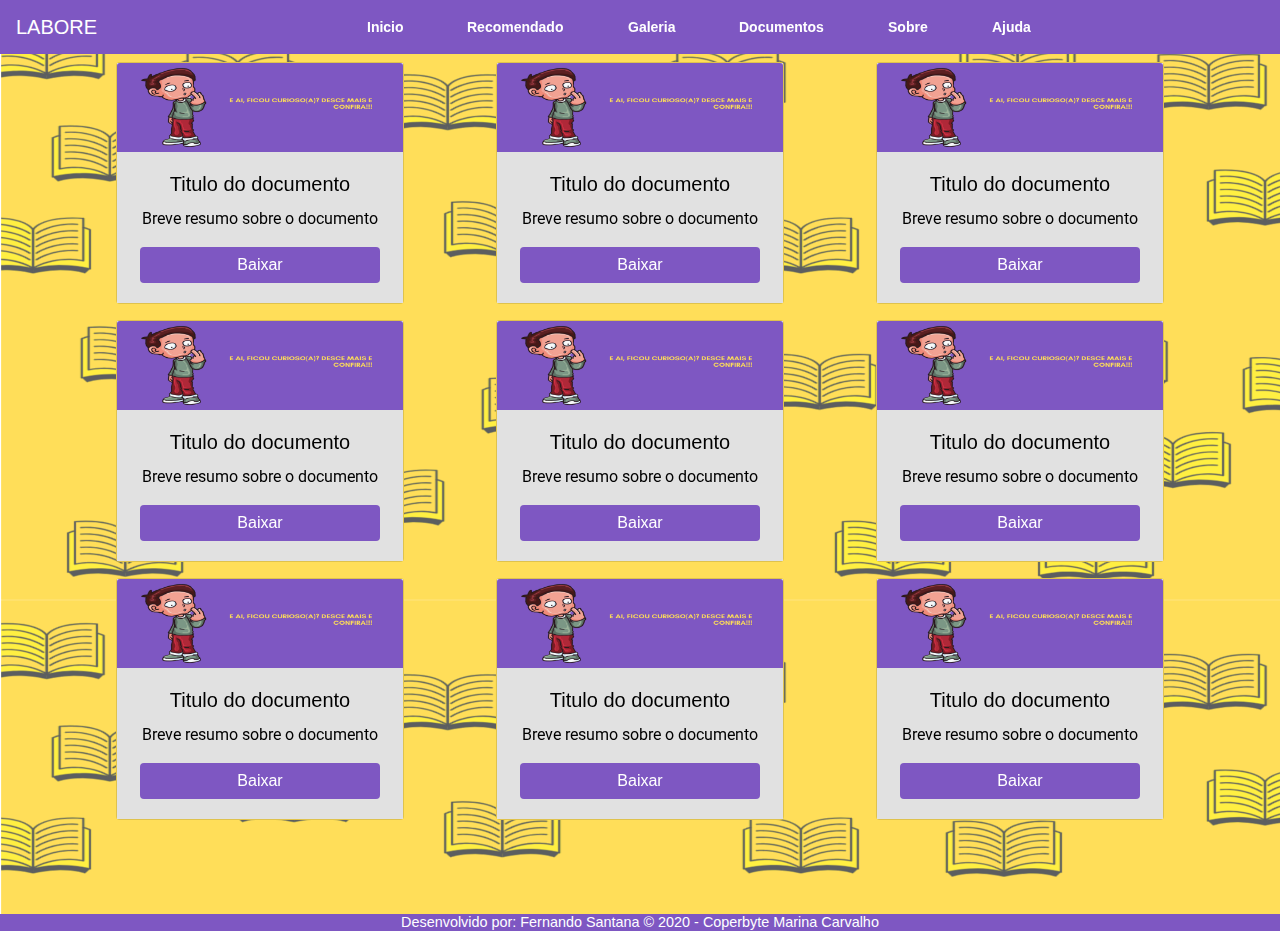
==== documentos.html @ 56191b6a "Primeira versão da plataforma" ====
<!doctype html>
<html lang="pt-br">
  <head>
    <!-- Required meta tags -->
    <meta charset="utf-8">
    <meta name="viewport" content="width=device-width, initial-scale=1, shrink-to-fit=no">

    <!-- Bootstrap CSS -->
   
    <link rel="stylesheet" href="https://stackpath.bootstrapcdn.com/bootstrap/4.4.1/css/bootstrap.min.css" integrity="sha384-Vkoo8x4CGsO3+Hhxv8T/Q5PaXtkKtu6ug5TOeNV6gBiFeWPGFN9MuhOf23Q9Ifjh" crossorigin="anonymous">
     <link rel="stylesheet" type="text/css" href="Hover-master/css/demo-page.css"> 
   <link rel="stylesheet" type="text/css" href="Hover-master/css/hover.css">
  <link rel="stylesheet" type="text/css" href="css/style.css">
    <title>LABORE</title>
  </head>
  <body style="background: url(img/fundo_documentos02.png) !important;">
   <!-- menu superior -->
   <nav class="navbar navbar-expand-lg navbar-dark bg-info" style="background: #7e57c2 !important;">
    <button class="navbar-toggler" type="button" data-toggle="collapse" data-target="#navbarTogglerDemo03" aria-controls="navbarTogglerDemo03" aria-expanded="false" aria-label="Toggle navigation">
      <span class="navbar-toggler-icon"></span>
    </button>
    <a class="navbar-brand" href="#">LABORE</a>
  
    <div class="collapse navbar-collapse " id="navbarTogglerDemo03">
      <ul class="navbar-nav mr-auto mt-2 mt-lg-0" style="margin: auto!important; text-align: center;">
        <li class="nav-item active">
          <a class="nav-link hvr-underline-from-left " href="index.html">Inicio<span class="sr-only">(current)</span></a>
         
        </li>
        <li class="nav-item active">
            <a class="nav-link hvr-underline-from-left" href="#recomendado">Recomendado<span class="sr-only">(current)</span></a>
          </li>
          <li class="nav-item active">
            <a class="nav-link hvr-underline-from-left" href="#galeria">Galeria<span class="sr-only">(current)</span></a>
          </li>
          <li class="nav-item active">
            <a class="nav-link hvr-underline-from-left" href="#documentos">Documentos<span class="sr-only">(current)</span></a>
          </li>
          <li class="nav-item active">
            <a class="nav-link hvr-underline-from-left" href="#sobre">Sobre<span class="sr-only">(current)</span></a>
          </li>
          <li class="nav-item active">
            <a class="nav-link hvr-underline-from-left" href="#ajuda">Ajuda<span class="sr-only">(current)</span></a>
          </li>
      </ul>
    </div>
  </nav>

      <div class="fundoCards">
        <div class="container cartoes">
          <div class="row">
            <div class="col-sm-4 md-4 lg-4" align="center";>
              <div class="card hvr-shutter-in-horizontal" style="width: 18rem;">
                  <img class="card-img-top" src="img/img03.png" alt="Card image cap">
                  <div class="card-body">
                    <h5 class="card-title">Titulo do documento</h5>
                    <p class="card-text">Breve resumo sobre o documento</p>
                    <a href="#" class="btn btn-primary">Baixar</a>
                  </div>
                </div>
            </div>
            <div class="col-sm-4 md-4 lg-4" align="center";>
              <div class="card hvr-shutter-in-horizontal" style="width: 18rem;">
                  <img class="card-img-top" src="img/img03.png" alt="Card image cap">
                  <div class="card-body">
                    <h5 class="card-title">Titulo do documento</h5>
                    <p class="card-text">Breve resumo sobre o documento</p>
                    <a href="#" class="btn btn-primary">Baixar</a>
                  </div>
                </div>
            </div>
            <div class="col-sm-4 md-4 lg-4" align="center";>
              <div class="card hvr-shutter-in-horizontal" style="width: 18rem;">
                  <img class="card-img-top" src="img/img03.png" alt="Card image cap">
                  <div class="card-body">
                    <h5 class="card-title">Titulo do documento</h5>
                    <p class="card-text">Breve resumo sobre o documento</p>
                    <a href="#" class="btn btn-primary">Baixar</a>
                  </div>
                </div>
            </div>
          </div>
        </div>
      </div>



      <div class="fundoCards">
        <div class="container cartoes">
          <div class="row">
            <div class="col-sm-4 md-4 lg-4" align="center";>
              <div class="card hvr-shutter-in-horizontal" style="width: 18rem;">
                  <img class="card-img-top" src="img/img03.png" alt="Card image cap">
                  <div class="card-body">
                    <h5 class="card-title">Titulo do documento</h5>
                    <p class="card-text">Breve resumo sobre o documento</p>
                    <a href="#" class="btn btn-primary">Baixar</a>
                  </div>
                </div>
            </div>
            <div class="col-sm-4 md-4 lg-4" align="center";>
              <div class="card hvr-shutter-in-horizontal" style="width: 18rem;">
                  <img class="card-img-top" src="img/img03.png" alt="Card image cap">
                  <div class="card-body">
                    <h5 class="card-title">Titulo do documento</h5>
                    <p class="card-text">Breve resumo sobre o documento</p>
                    <a href="#" class="btn btn-primary">Baixar</a>
                  </div>
                </div>
            </div>
            <div class="col-sm-4 md-4 lg-4" align="center";>
              <div class="card hvr-shutter-in-horizontal" style="width: 18rem;">
                  <img class="card-img-top" src="img/img03.png" alt="Card image cap">
                  <div class="card-body">
                    <h5 class="card-title">Titulo do documento</h5>
                    <p class="card-text">Breve resumo sobre o documento</p>
                    <a href="#" class="btn btn-primary">Baixar</a>
                  </div>
                </div>
            </div>
          </div>
        </div>
      </div>




      <div class="fundoCards">
        <div class="container cartoes">
          <div class="row">
            <div class="col-sm-4 md-4 lg-4" align="center";>
              <div class="card hvr-shutter-in-horizontal" style="width: 18rem;">
                  <img class="card-img-top" src="img/img03.png" alt="Card image cap">
                  <div class="card-body">
                    <h5 class="card-title">Titulo do documento</h5>
                    <p class="card-text">Breve resumo sobre o documento</p>
                    <a href="#" class="btn btn-primary">Baixar</a>
                  </div>
                </div>
            </div>
            <div class="col-sm-4 md-4 lg-4" align="center";>
              <div class="card hvr-shutter-in-horizontal" style="width: 18rem;">
                  <img class="card-img-top" src="img/img03.png" alt="Card image cap">
                  <div class="card-body">
                    <h5 class="card-title">Titulo do documento</h5>
                    <p class="card-text">Breve resumo sobre o documento</p>
                    <a href="#" class="btn btn-primary">Baixar</a>
                  </div>
                </div>
            </div>
            <div class="col-sm-4 md-4 lg-4" align="center";>
              <div class="card hvr-shutter-in-horizontal" style="width: 18rem;">
                  <img class="card-img-top" src="img/img03.png" alt="Card image cap">
                  <div class="card-body">
                    <h5 class="card-title">Titulo do documento</h5>
                    <p class="card-text">Breve resumo sobre o documento</p>
                    <a href="#" class="btn btn-primary">Baixar</a>
                  </div>
                </div>
            </div>
          </div>
        </div>
      </div>

      <footer>
        <h6 class="footer">Desenvolvido por: Fernando Santana © 2020 - Coperbyte Marina Carvalho</h6>
      </footer>
      <script src="https://code.jquery.com/jquery-3.4.1.slim.min.js" integrity="sha384-J6qa4849blE2+poT4WnyKhv5vZF5SrPo0iEjwBvKU7imGFAV0wwj1yYfoRSJoZ+n" crossorigin="anonymous"></script>
      <script src="https://cdn.jsdelivr.net/npm/popper.js@1.16.0/dist/umd/popper.min.js" integrity="sha384-Q6E9RHvbIyZFJoft+2mJbHaEWldlvI9IOYy5n3zV9zzTtmI3UksdQRVvoxMfooAo" crossorigin="anonymous"></script>
      <script src="https://stackpath.bootstrapcdn.com/bootstrap/4.4.1/js/bootstrap.min.js" integrity="sha384-wfSDF2E50Y2D1uUdj0O3uMBJnjuUD4Ih7YwaYd1iqfktj0Uod8GCExl3Og8ifwB6" crossorigin="anonymous"></script>
      </body>
      </html>
---- Hover-master/css/demo-page.css ----
/*
 * Hover.css - Demo Page
 * Author: Ian Lunn @IanLunn
 * Author URL: http://ianlunn.co.uk/
 * Github: https://github.com/IanLunn/Hover
 * Hover.css Copyright Ian Lunn 2017.
 */

/**
 * The following are default styles for the demo page,
 * you don't need to include these on your own site.
 */

@import url(http://fonts.googleapis.com/css?family=Roboto);

body {
  margin: 0;
  padding: 40px 0 0 0;
  font-family: sans-serif;
  color: #333;
  line-height: 140%;
}

hr {
  margin-top: 2em;
  background-color: #ddd;
  border: none;
  height: 1px;
}


nav ul {
  margin: 0;
  padding: 0;
  text-align: center;
  font-size: .875em;
  font-weight: 700;
}
nav li {
  list-style: none;
  display: block;
  margin-left: 1em;
  margin-right: 1em;
}
@media only screen and (min-width: 768px) {
  nav li {
    display: inline-block;
  }
}

.sep {
  color: #ddd;
  margin: 0 4px;
}

#carbonads {
  --width: 180px;
  --font-size: 14px;
}

#carbonads {
  font-family: -apple-system, BlinkMacSystemFont, "Segoe UI", Roboto, Oxygen-Sans, Ubuntu, Cantarell, "Helvetica Neue", Helvetica, Arial, sans-serif;
  display: block;
  overflow: hidden;
  margin: 0 auto;
  margin-bottom: 20px;
  max-width: var(--width);
  border-radius: 4px;
  text-align: center;
  box-shadow: 0 0 0 1px hsla(0, 0%, 0%, .1);
  background-color: hsl(0, 0%, 98%);
  font-size: var(--font-size);
  line-height: 1.5;
}

#carbonads a {
  color: inherit;
  text-decoration: none;
}

#carbonads a:hover {
  color: inherit;
}

#carbonads span {
  position: relative;
  display: block;
  overflow: hidden;
}

.carbon-img {
  display: block;
  margin-bottom: 8px;
  max-width: var(--width);
  line-height: 1;
}

.carbon-img img {
  display: block;
  margin: 0 auto;
  max-width: var(--width) !important;
  width: var(--width);
  height: auto;
}

.carbon-text {
  display: block;
  padding: 0 1em 8px;
}

.carbon-poweredby {
  display: block;
  padding: 10px var(--font-size);
  background: repeating-linear-gradient(-45deg, transparent, transparent 5px, hsla(0, 0%, 0%, .025) 5px, hsla(0, 0%, 0%, .025) 10px) hsla(203, 11%, 95%, .4);
  text-transform: uppercase;
  letter-spacing: .5px;
  font-weight: 600;
  font-size: 9px;
  line-height: 0;
}

@media only screen and (min-width: 320px) and (max-width: 759px) {
  #carbonads {
    float: none;
    margin: 0 auto;
    max-width: 330px;
  }
  #carbonads span {
    position: relative;
  }
  #carbonads > span {
    max-width: none;
  }
  .carbon-img {
    float: left;
    margin: 0;
  }

  .carbon-img img {
    max-width: 130px !important;
  }
  .carbon-text {
    float: left;
    margin-bottom: 0;
    padding: 8px 20px;
    text-align: left;
    max-width: calc(100% - 130px - 3em);
  }
  .carbon-poweredby {
    left: 130px;
    bottom: 0;
    display: block;
    width: 100%;
  }
}

.main {
  max-width: 800px;
  margin: 0 auto;
  padding: 0 20px;
}

.browsehappy {
    position: absolute;
    top: 0;
    right: 0;
    left: 0;
    padding: 1em;
    background: black;
    color: white;
    text-align: center;
}

img {
  border: none;
}

small {
    display: block;
}

p,
[class^="hvr-"] {
    font-family: 'Roboto', sans-serif;
}

[class^="hvr-"] {
  margin: .4em;
  padding: 1em;
  cursor: pointer;
  background: #e1e1e1;
  text-decoration: none;
  color: #666;
  /* Prevent highlight colour when element is tapped */
  -webkit-tap-highlight-color: rgba(0,0,0,0);

  /* Smooth fonts */
  -webkit-font-smoothing: antialiased;
	-moz-osx-font-smoothing: grayscale;
}

.aligncenter {
  text-align: center;
}

.sup {
    vertical-align: super;
    margin-left: -1em;
    padding: .21875em;
    line-height: 100%;
    font-size: .21875em;
    border: #eee solid 1px;
    border-radius: 4px;
    color: inherit;
}

.sup:hover {
    background: #eee;
}

a {
    color: #2098D1;
    text-decoration: none;
}

.footer a:hover,
.nav:hover {
    color: #207AD1;
}

.nav {
  display: inline-block;
  font-size: .8em;
}

.nav.hvr-icon-down,
.nav.hvr-icon-forward {
  padding-right: 1.2em;
}

.nav.hvr-icon-down::before,
.nav.hvr-icon-forward::before {
  right: 0;
}

.nav:hover,
.nav:focus,
.nav:active {
  text-decoration: none;
}

.intro {
  max-width: 680px;
  margin: 20px auto 0 auto;
}

.button.cta {
  display: inline-block;
  position: relative;
  margin: 1.2em 0 1em 0;
  padding: 1em;
  background: #2098D1;
  border: none;
  text-decoration: none;
  font-weight: 700;
  color: white;
}

.effects {
  margin-top: 6em;
}

h1 {
  text-align: center;
  font-size: 3em;
}

h2 {
  margin-top: 2em;
}

h3 {
  margin: 0;
}

.about {
  border-top: #333 solid 2px;
  border-bottom: #333 solid 2px;
}

.footer {
  overflow: hidden;
  width: auto;
  margin-top: 6em;
  font-size: .9em;
}

.footer a {
  text-decoration: none;
}

.credit {
  font-size: .8em;
  font-weight: normal;
}

.licenses {
  margin-top: 40px;
  margin-bottom: 60px;
}

.licenses:after {
  display: block;
  content: '';
  clear: both;
}

.license {
  display: block !important;
  margin-bottom: 20px;
  text-align: center;
  border: #2098D1 solid 1px;
}

.license:focus,
.license:hover {
  border-color: #207AD1;
}

.license:focus .button,
.license:hover .button {
  background-color: #207AD1;
  color: white;
}

.license__content {
  padding: 25px 10px;
}

.license__title {
  margin: 0;
  font-size: 28px;
  line-height: 1.4;
}

.license__title div {
  font-size: 16px;
  font-weight: 400;
}

.license__desc {
  margin-top: 30px;
  margin-bottom: 0;
  font-size: 22px;
  font-weight: 700;
}

.license__button.cta {
  display: block;
  margin: 0;
  font-size: 22px;
}

@media only screen and (min-width: 568px) {
  .license {
    width: 48%;
    float: left;
  }

  .license:nth-child(2) {
    float: right;
  }

  .license__content {
    padding: 40px 10px;
  }
}

.download {
  margin-top: 2.6em;
}

.social-button {
  display: inline-block;
  vertical-align: middle;
}

.twitter-follow-button {
    display: block;
    margin: 0 auto;
}

.follow {
    margin-bottom: 20px;
    line-height: 200%;
}

.made-by {
  display: block;
  margin-top: 3em;
  padding-top: 3em;
  padding-bottom: 1em;
  font-family: $fontFeature;
  font-size: 1.125em;
  text-align: center;
  line-height: 1.6;
  background: #181818;
  color: #777;
}

.made-by svg {
  display: block;
}

.made-by ul,
.made-by p {
  margin: 0;
  padding: 0;
}

.made-by ul {
  margin-bottom: .25em;
}

.made-by li {
  display: inline-block;
  vertical-align: middle;
  line-height: 1;
}

.made-by p {
  margin-top: .4em;
  font-size: .875em;
}

.made-by a {
  display: inline-block;
  padding: 0 .125em;
  color: #B1B1B1;
  transition-duration: .2s;
  transition-property: color;
}

.made-by a:focus,
.made-by a:hover {
  color: white;
}

.made-by i {
  font-size: 26px;
  height: 30px;
}

.made-by .follow {
  margin-top: 2em;
}

.made-by .follow iframe {
  display: block;
  margin-left: auto;
  margin-right: auto;
  margin-bottom: .5em;
}

.made-by small {
  display: block;
  margin-top: 3em;
  font-size: .625em;
}

@-webkit-keyframes circle {
  50% {
    -webkit-transform: scale(1.26923077);
    transform: scale(1.26923077);
  }
}

@keyframes circle {
  50% {
    transform: scale(1.26923077);
  }
}

@-webkit-keyframes initials {
  50% {
    -webkit-transform: translateY(-8px) translateZ(0);
    transform: translateY(-8px) translateZ(0);
  }
}

@keyframes initials {
  50% {
    transform: translateY(-8px) translateZ(0);
  }
}

.ild-ident {
  display: block;
}

.ild-ident svg {
  display: block;
  overflow: visible;
  transform: scale(1) translateZ(0);
}

.ild-ident .circle-holder {
  transform: translate(-7px, -7px);
}

.ild-ident .circle {
  transform: translate(7px, 7px);
}

.ild-ident .active .i {
  animation: initials .4s ease-in-out;
}

.ild-ident .active .l {
  animation: initials .4s .2s ease-in-out;
}

.ild-ident .active .circle {
  animation: circle .5s .1s ease-in-out;
}

#forkongithub {
    display: none;
}

#forkongithub a {
  background: #000;
  color: #fff;
  text-decoration: none;
  font-family: arial, sans-serif;
  text-align: center;
  font-weight: bold;
  padding: 5px 40px;
  font-size: 1rem;
  line-height: 2rem;
  position: relative;
  -webkit-transition: 0.5s;
  transition: 0.5s;
}

#forkongithub a:hover,
#forkongithub a:focus,
#forkongithub a:active {
  background: #2098D1;
  color: #fff;
}

#forkongithub a::before,
#forkongithub a::after {
  content: "";
  width: 100%;
  display: block;
  position: absolute;
  top: 1px;
  left: 0;
  height: 1px;
  background: #fff;
}

#forkongithub a::after {
  bottom: 1px;
  top: auto;
}

.ad {
  margin-top: 3.5em;
  padding: 3em 1.5em;
  background: #f8f8f8;
  text-align: center;
}

.ad h2 {
  margin: 0;
  margin-bottom: 2em;
  line-height: 1.4;
  font-size: 1.2em;
}

.ad a {
  display: inline-block;
  margin: 0 auto 2em auto;
}

.ad__preview {
  font-size: 0;
}

.ad__preview a {
  display: block;
  width: 75%;
}

.ad__preview img {
  width: 100%;
}

@media only screen and (min-width: 360px) {
  h1 {
    font-size: 4em;
  }
}

@media screen and (min-width: 640px) {
  #forkongithub {
    position: absolute;
    display: block;
    top: 0;
    right: 0;
    width: 200px;
    overflow: hidden;
    height: 200px;
  }

  #forkongithub a {
    width: 200px;
    position: absolute;
    top: 60px;
    right: -60px;
    -webkit-transform: rotate(45deg);
    -ms-transform: rotate(45deg);
    transform: rotate(45deg);
    box-shadow: 4px 4px 10px rgba(0,0,0,0.8);
  }

  .ad__preview a {
    display: inline-block;
    width: 32%;
  }

  .ad__preview .second {
    margin: 0 2%;
  }
}
---- css/style.css ----
body{
    padding:0 !important;
 /*   background: url("../img/fundo-criativo06.png.png")  !important;*/

}
.br-info{
    background:#7e57c2 !important;
}

a.nav-link{
    margin-left: 20px;
}

a.nav-link:hover{
    /*border-bottom: 0.1em solid #eaff00;*/
    color:black !important;
}

.id-recomendado{
  /* width:100% !important;*/

    text-align: center;
    background: #7e57c2;
    color:white;
}

.id-sobre{
    /* width:100% !important;*/
    margin-top:0.2em;
      text-align: center;
      background: #7e57c2;
      color:white;
  }

.col, .col-1, .col-10, .col-11, .col-12, .col-2, .col-3, .col-4, .col-5, .col-6, .col-7, .col-8, .col-9, .col-auto, .col-lg, .col-lg-1, .col-lg-10, .col-lg-11, .col-lg-12, .col-lg-2, .col-lg-3, .col-lg-4, .col-lg-5, .col-lg-6, .col-lg-7, .col-lg-8, .col-lg-9, .col-lg-auto, .col-md, .col-md-1, .col-md-10, .col-md-11, .col-md-12, .col-md-2, .col-md-3, .col-md-4, .col-md-5, .col-md-6, .col-md-7, .col-md-8, .col-md-9, .col-md-auto, .col-sm, .col-sm-1, .col-sm-10, .col-sm-11, .col-sm-12, .col-sm-2, .col-sm-3, .col-sm-4, .col-sm-5, .col-sm-6, .col-sm-7, .col-sm-8, .col-sm-9, .col-sm-auto, .col-xl, .col-xl-1, .col-xl-10, .col-xl-11, .col-xl-12, .col-xl-2, .col-xl-3, .col-xl-4, .col-xl-5, .col-xl-6, .col-xl-7, .col-xl-8, .col-xl-9, .col-xl-auto {
    position: relative;
    width: 100%;
    padding-right: 0 !important;
    padding-left: 0 !important;
}
.sobre{
    width: 100%;

}

.p-3 {
     padding: 0 !important; 
}
/* css do novo carrousel*/


.btn-primary{
    width:15em;
    border:none !important;
    background: #7e57c2 !important;
}

.btn-primary:hover{
    color:black;
    background: #ffde59 !important;
    border:#ffde59;
}

.id-documentos{
    /* width:100% !important;*/
  
      text-align: center;
      background: #7e57c2;
      color:white;
  }  

  

  .cartoes{
      color:black;
      width:100%;
    
  }
  .footer{
    /* width:100% !important;*/
  
      text-align: center;
      background: #7e57c2;
      color:white;
      margin-bottom: 0;
  } 



.galeria{
    margin-top:1em;
}

.hvr-shutter-in-horizontal:hover{
    color:transparent !important;
    background:url("../img/miniatura.png") !important;
}

.col-sm-4{
    padding:0.5em;
}
.btn-success{
    background:#ffde59;
    color:black;
    border:none;
}
.btn-success:hover{
    background: #7e57c2;
    color:white;
}


.fundo-tudo{
    height:100% !important;
    background: url("../img/fundo_luz3.png")  !important;
   background-repeat: no-repeat;
   background-attachment: fixed !important;
   background-size: cover;
}
.hvr-grow-shadow{
    padding:0.2em;
}
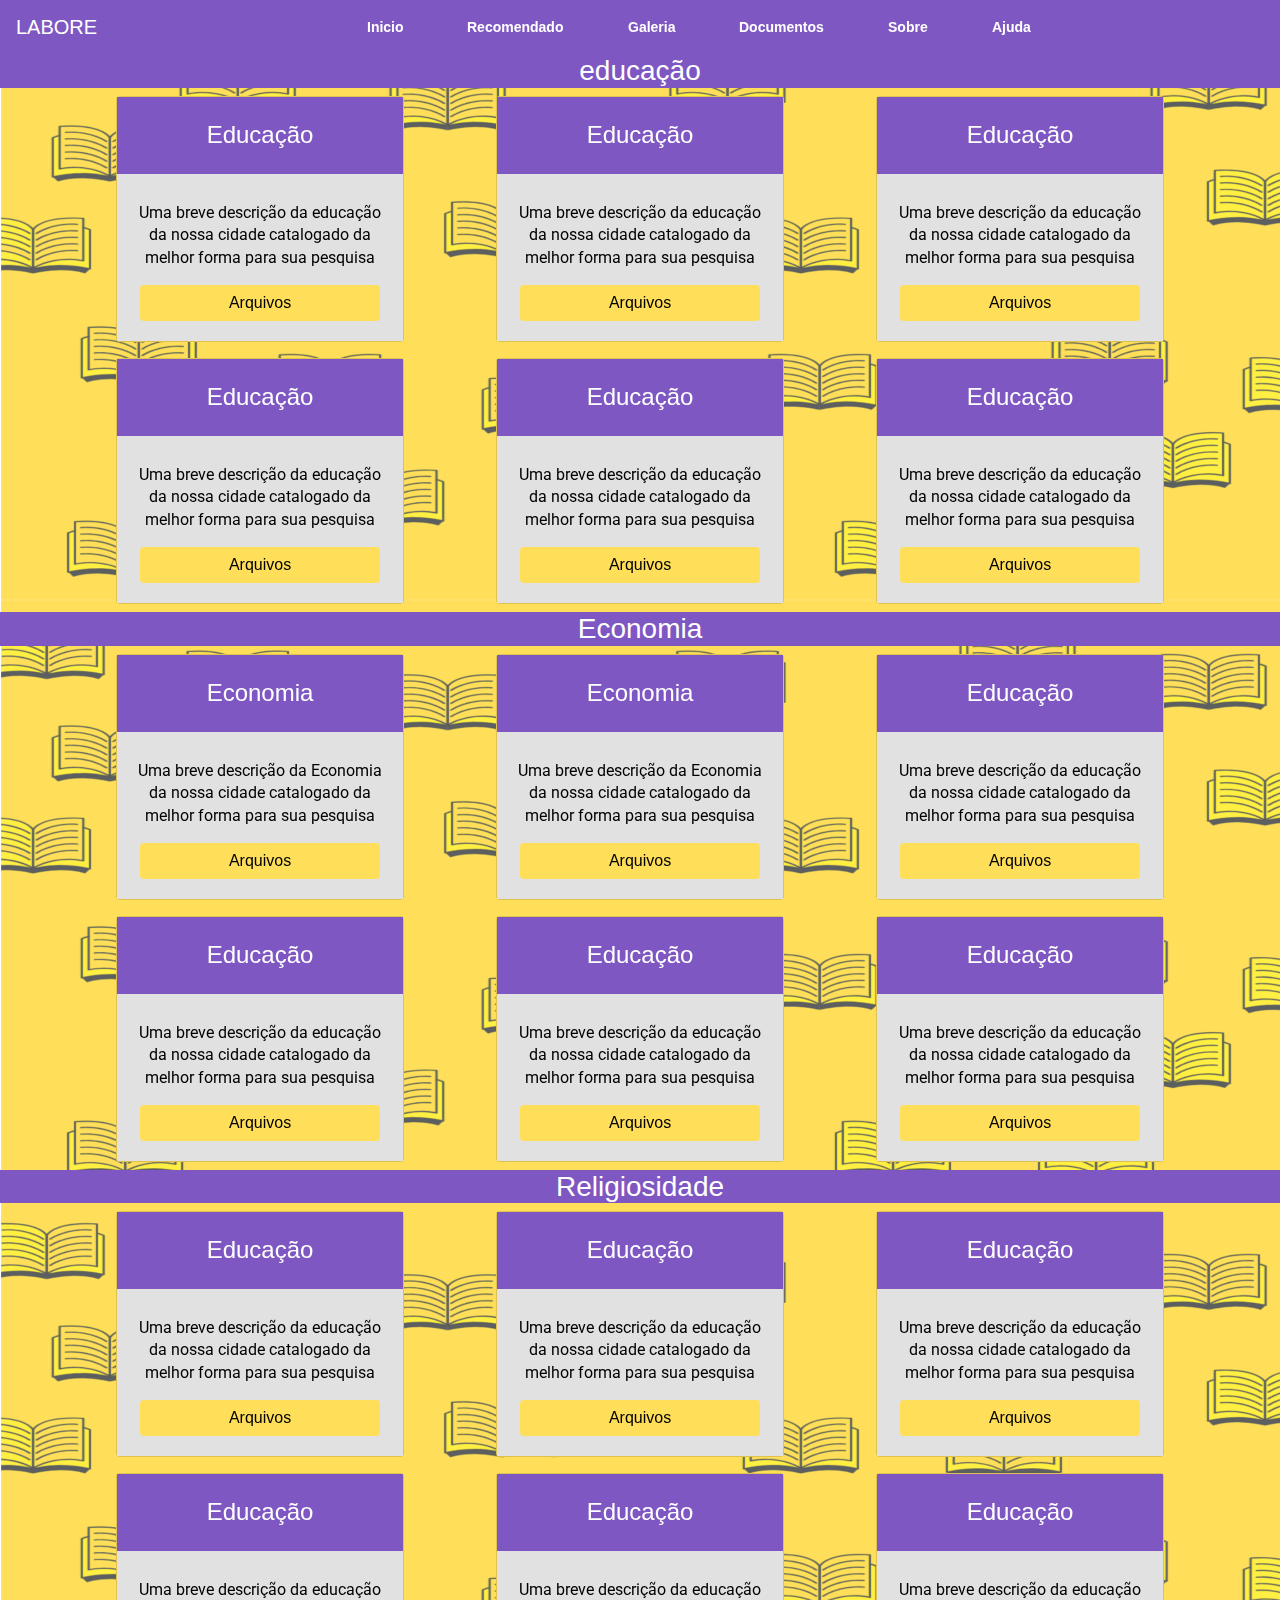
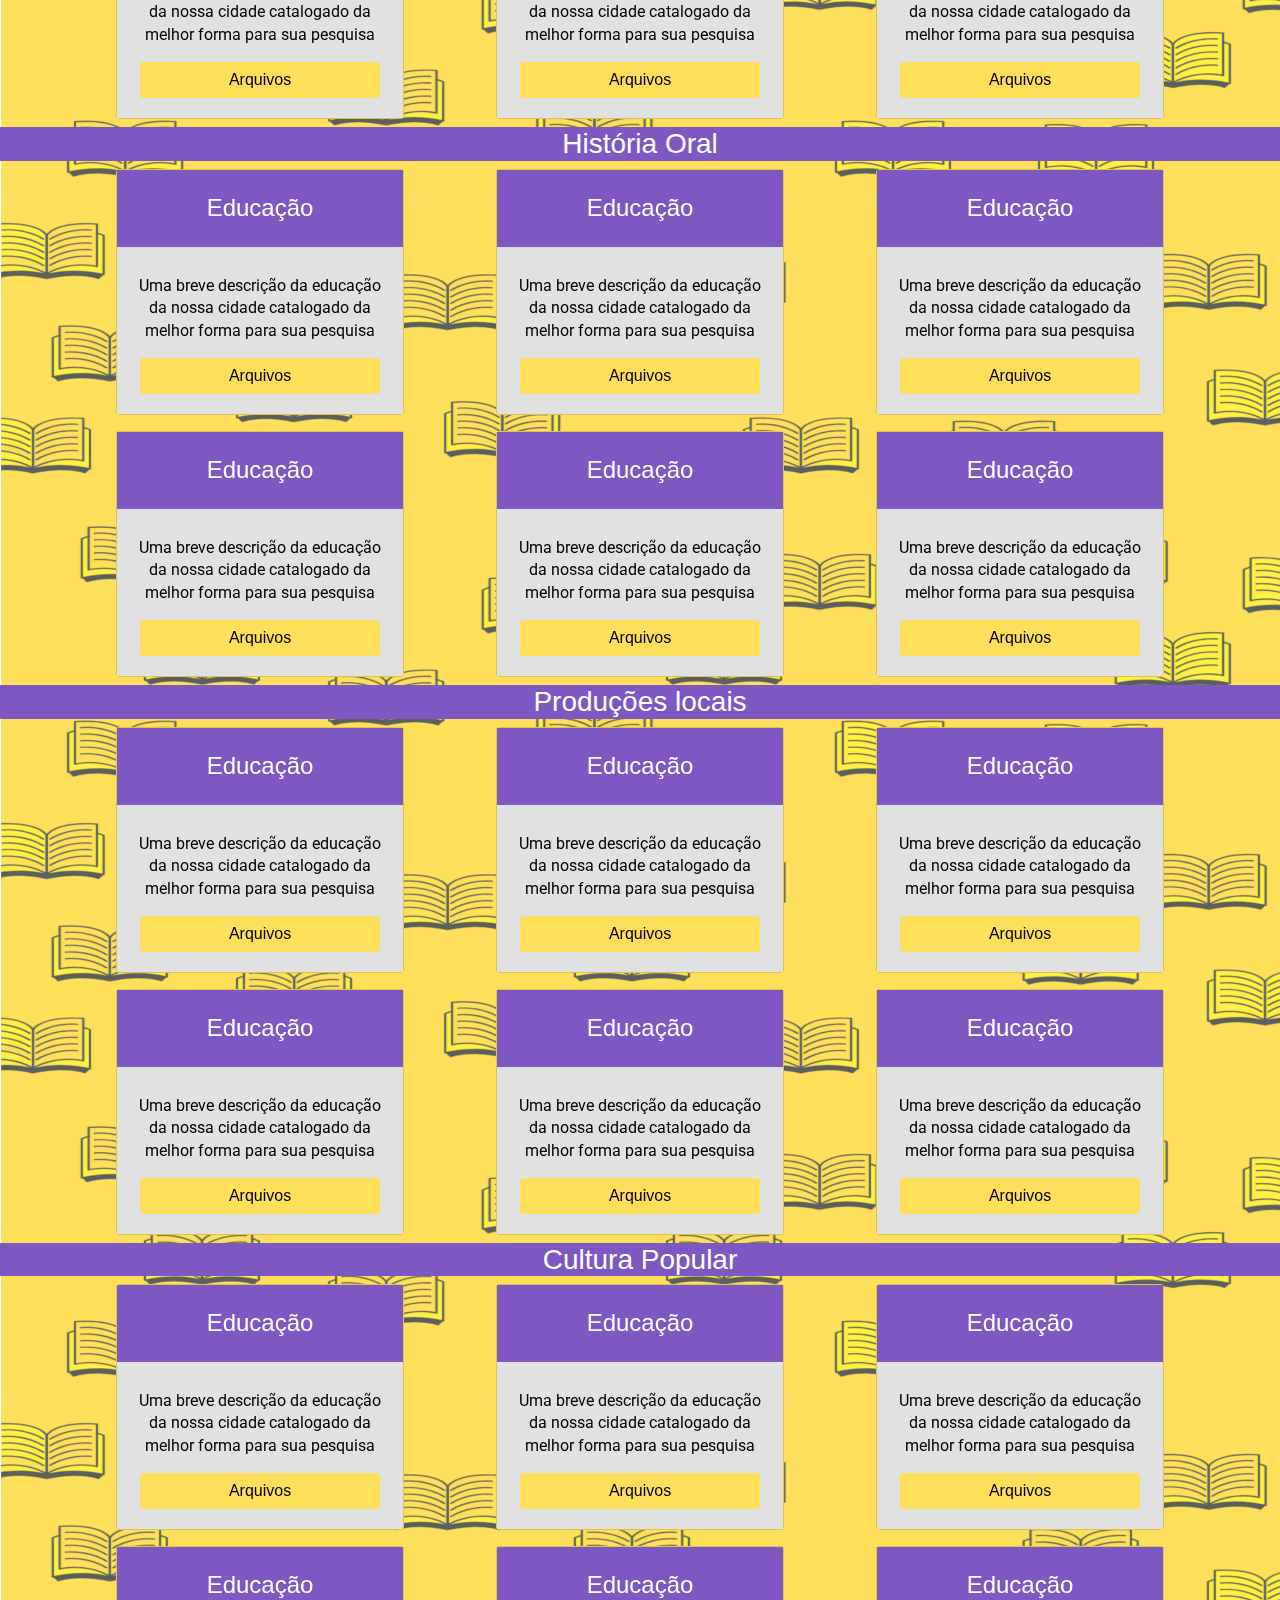
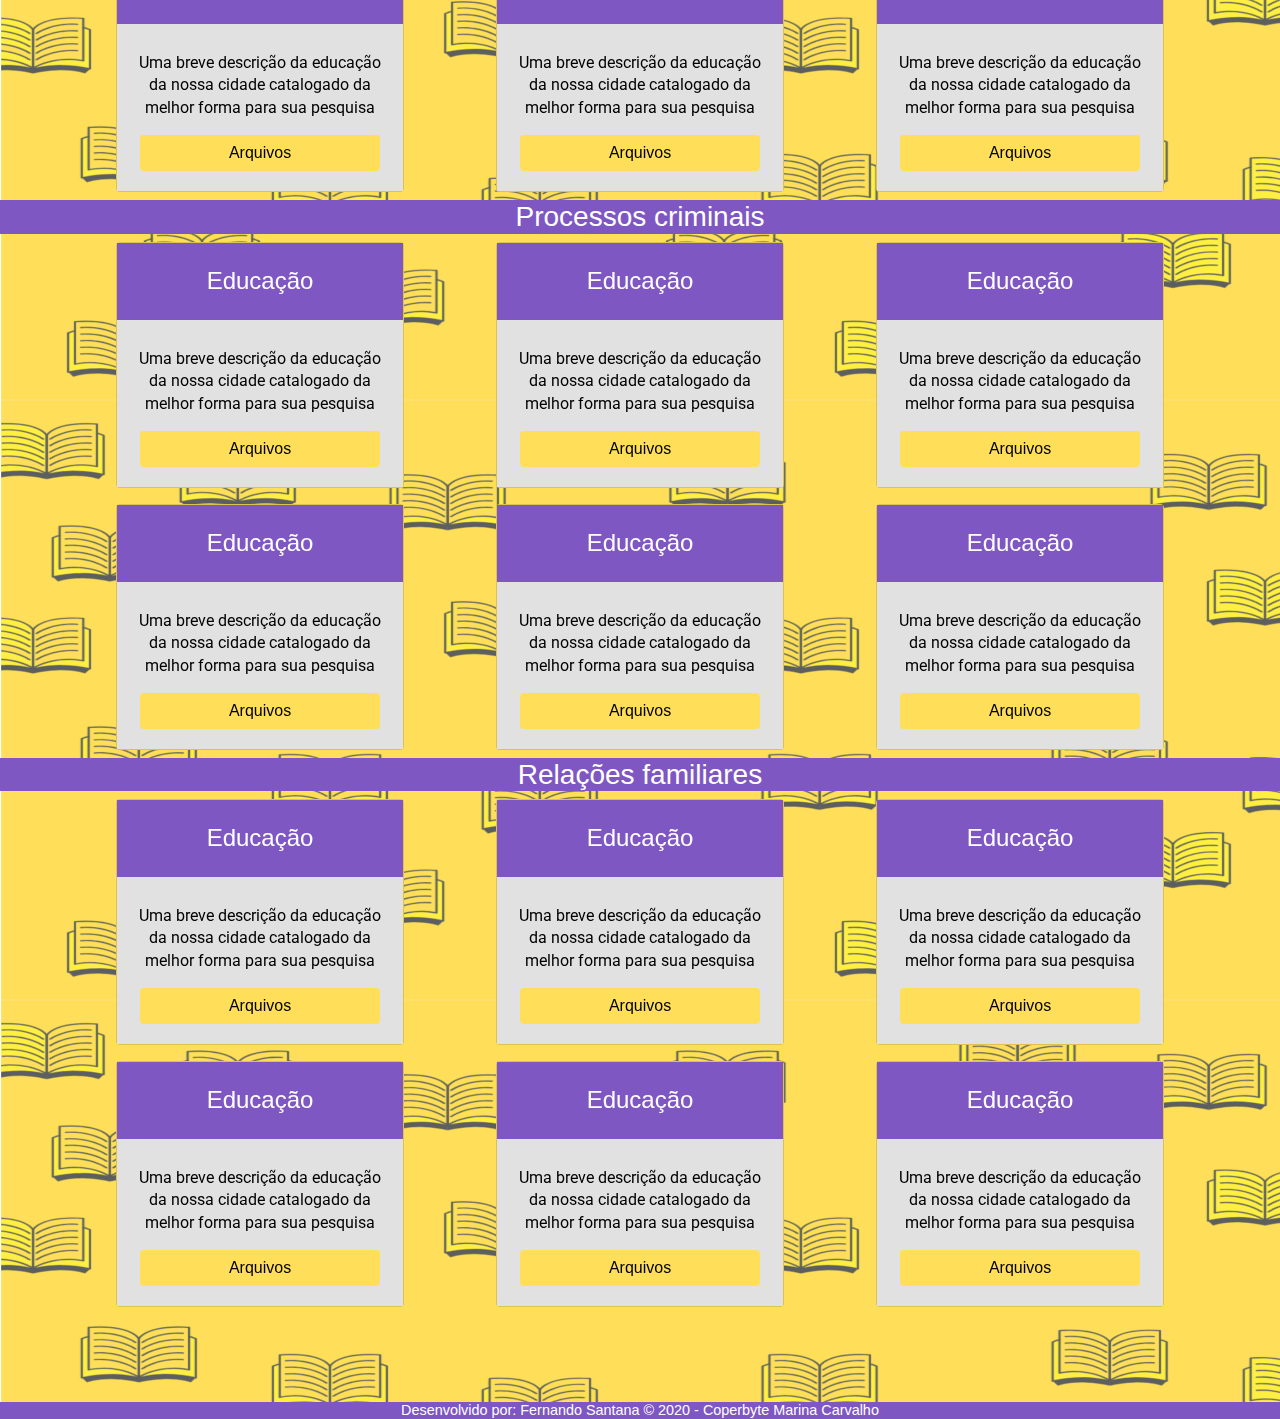
==== commit 0ec9a58b: "Atualizando pagina de documentos" ====
--- a/documentos.html
+++ b/documentos.html
@@ -46,36 +46,73 @@
     </div>
   </nav>
 
-      <div class="fundoCards">
+  <div class="container-fluid">
+    <div class="row">
+      <div class="col sm-12 md-12 lg-12">
+        <h3 class="id-documentos" id="documentos">educação</h3>
+      </div>
+    </div>
+  </div>
+
+      <div class="fundoCards" id="novo">
         <div class="container cartoes">
           <div class="row">
             <div class="col-sm-4 md-4 lg-4" align="center";>
               <div class="card hvr-shutter-in-horizontal" style="width: 18rem;">
-                  <img class="card-img-top" src="img/img03.png" alt="Card image cap">
-                  <div class="card-body">
-                    <h5 class="card-title">Titulo do documento</h5>
-                    <p class="card-text">Breve resumo sobre o documento</p>
-                    <a href="#" class="btn btn-primary">Baixar</a>
-                  </div>
-                </div>
-            </div>
-            <div class="col-sm-4 md-4 lg-4" align="center";>
-              <div class="card hvr-shutter-in-horizontal" style="width: 18rem;">
-                  <img class="card-img-top" src="img/img03.png" alt="Card image cap">
-                  <div class="card-body">
-                    <h5 class="card-title">Titulo do documento</h5>
-                    <p class="card-text">Breve resumo sobre o documento</p>
-                    <a href="#" class="btn btn-primary">Baixar</a>
-                  </div>
-                </div>
-            </div>
-            <div class="col-sm-4 md-4 lg-4" align="center";>
-              <div class="card hvr-shutter-in-horizontal" style="width: 18rem;">
-                  <img class="card-img-top" src="img/img03.png" alt="Card image cap">
-                  <div class="card-body">
-                    <h5 class="card-title">Titulo do documento</h5>
-                    <p class="card-text">Breve resumo sobre o documento</p>
-                    <a href="#" class="btn btn-primary">Baixar</a>
+                 <h4>Educação</h4>
+                  <div class="card-body">
+                  <p>Uma breve descrição da educação da nossa cidade catalogado da melhor forma para sua pesquisa</p>
+                    <a href="documentos.html#novo" class="btn btn-primary">Arquivos</a>
+                  </div>
+                </div>
+            </div>
+            <div class="col-sm-4 md-4 lg-4" align="center";>
+              <div class="card hvr-shutter-in-horizontal" style="width: 18rem;">
+                 <h4>Educação</h4>
+                  <div class="card-body">
+                  <p>Uma breve descrição da educação da nossa cidade catalogado da melhor forma para sua pesquisa</p>
+                    <a href="documentos.html#novo" class="btn btn-primary">Arquivos</a>
+                  </div>
+                </div>
+            </div>
+            <div class="col-sm-4 md-4 lg-4" align="center";>
+              <div class="card hvr-shutter-in-horizontal" style="width: 18rem;">
+                 <h4>Educação</h4>
+                  <div class="card-body">
+                  <p>Uma breve descrição da educação da nossa cidade catalogado da melhor forma para sua pesquisa</p>
+                    <a href="documentos.html#novo" class="btn btn-primary">Arquivos</a>
+                  </div>
+                </div>
+            </div>
+          </div>
+
+
+
+          <div class="row">
+            <div class="col-sm-4 md-4 lg-4" align="center";>
+              <div class="card hvr-shutter-in-horizontal" style="width: 18rem;">
+                 <h4>Educação</h4>
+                  <div class="card-body">
+                  <p>Uma breve descrição da educação da nossa cidade catalogado da melhor forma para sua pesquisa</p>
+                    <a href="documentos.html#novo" class="btn btn-primary">Arquivos</a>
+                  </div>
+                </div>
+            </div>
+            <div class="col-sm-4 md-4 lg-4" align="center";>
+              <div class="card hvr-shutter-in-horizontal" style="width: 18rem;">
+                 <h4>Educação</h4>
+                  <div class="card-body">
+                  <p>Uma breve descrição da educação da nossa cidade catalogado da melhor forma para sua pesquisa</p>
+                    <a href="documentos.html#novo" class="btn btn-primary">Arquivos</a>
+                  </div>
+                </div>
+            </div>
+            <div class="col-sm-4 md-4 lg-4" align="center";>
+              <div class="card hvr-shutter-in-horizontal" style="width: 18rem;">
+                 <h4>Educação</h4>
+                  <div class="card-body">
+                  <p>Uma breve descrição da educação da nossa cidade catalogado da melhor forma para sua pesquisa</p>
+                    <a href="documentos.html#novo" class="btn btn-primary">Arquivos</a>
                   </div>
                 </div>
             </div>
@@ -83,38 +120,73 @@
         </div>
       </div>
 
-
-
-      <div class="fundoCards">
+      <div class="container-fluid">
+        <div class="row">
+          <div class="col sm-12 md-12 lg-12">
+            <h3 class="id-documentos" id="economia">Economia</h3>
+          </div>
+        </div>
+      </div>
+
+      <div class="fundoCards" id="novo">
         <div class="container cartoes">
           <div class="row">
             <div class="col-sm-4 md-4 lg-4" align="center";>
               <div class="card hvr-shutter-in-horizontal" style="width: 18rem;">
-                  <img class="card-img-top" src="img/img03.png" alt="Card image cap">
-                  <div class="card-body">
-                    <h5 class="card-title">Titulo do documento</h5>
-                    <p class="card-text">Breve resumo sobre o documento</p>
-                    <a href="#" class="btn btn-primary">Baixar</a>
-                  </div>
-                </div>
-            </div>
-            <div class="col-sm-4 md-4 lg-4" align="center";>
-              <div class="card hvr-shutter-in-horizontal" style="width: 18rem;">
-                  <img class="card-img-top" src="img/img03.png" alt="Card image cap">
-                  <div class="card-body">
-                    <h5 class="card-title">Titulo do documento</h5>
-                    <p class="card-text">Breve resumo sobre o documento</p>
-                    <a href="#" class="btn btn-primary">Baixar</a>
-                  </div>
-                </div>
-            </div>
-            <div class="col-sm-4 md-4 lg-4" align="center";>
-              <div class="card hvr-shutter-in-horizontal" style="width: 18rem;">
-                  <img class="card-img-top" src="img/img03.png" alt="Card image cap">
-                  <div class="card-body">
-                    <h5 class="card-title">Titulo do documento</h5>
-                    <p class="card-text">Breve resumo sobre o documento</p>
-                    <a href="#" class="btn btn-primary">Baixar</a>
+                 <h4>Economia</h4>
+                  <div class="card-body">
+                  <p>Uma breve descrição da Economia da nossa cidade catalogado da melhor forma para sua pesquisa</p>
+                    <a href="documentos.html#novo" class="btn btn-primary">Arquivos</a>
+                  </div>
+                </div>
+            </div>
+            <div class="col-sm-4 md-4 lg-4" align="center";>
+              <div class="card hvr-shutter-in-horizontal" style="width: 18rem;">
+                 <h4>Economia</h4>
+                  <div class="card-body">
+                  <p>Uma breve descrição da Economia da nossa cidade catalogado da melhor forma para sua pesquisa</p>
+                    <a href="documentos.html#novo" class="btn btn-primary">Arquivos</a>
+                  </div>
+                </div>
+            </div>
+            <div class="col-sm-4 md-4 lg-4" align="center";>
+              <div class="card hvr-shutter-in-horizontal" style="width: 18rem;">
+                 <h4>Educação</h4>
+                  <div class="card-body">
+                  <p>Uma breve descrição da educação da nossa cidade catalogado da melhor forma para sua pesquisa</p>
+                    <a href="documentos.html#novo" class="btn btn-primary">Arquivos</a>
+                  </div>
+                </div>
+            </div>
+          </div>
+
+
+
+          <div class="row">
+            <div class="col-sm-4 md-4 lg-4" align="center";>
+              <div class="card hvr-shutter-in-horizontal" style="width: 18rem;">
+                 <h4>Educação</h4>
+                  <div class="card-body">
+                  <p>Uma breve descrição da educação da nossa cidade catalogado da melhor forma para sua pesquisa</p>
+                    <a href="documentos.html#novo" class="btn btn-primary">Arquivos</a>
+                  </div>
+                </div>
+            </div>
+            <div class="col-sm-4 md-4 lg-4" align="center";>
+              <div class="card hvr-shutter-in-horizontal" style="width: 18rem;">
+                 <h4>Educação</h4>
+                  <div class="card-body">
+                  <p>Uma breve descrição da educação da nossa cidade catalogado da melhor forma para sua pesquisa</p>
+                    <a href="documentos.html#novo" class="btn btn-primary">Arquivos</a>
+                  </div>
+                </div>
+            </div>
+            <div class="col-sm-4 md-4 lg-4" align="center";>
+              <div class="card hvr-shutter-in-horizontal" style="width: 18rem;">
+                 <h4>Educação</h4>
+                  <div class="card-body">
+                  <p>Uma breve descrição da educação da nossa cidade catalogado da melhor forma para sua pesquisa</p>
+                    <a href="documentos.html#novo" class="btn btn-primary">Arquivos</a>
                   </div>
                 </div>
             </div>
@@ -123,44 +195,454 @@
       </div>
 
 
-
-
-      <div class="fundoCards">
+      <div class="container-fluid">
+        <div class="row">
+          <div class="col sm-12 md-12 lg-12">
+            <h3 class="id-documentos" id="religiao">Religiosidade</h3>
+          </div>
+        </div>
+      </div>
+
+      <div class="fundoCards" id="novo">
         <div class="container cartoes">
           <div class="row">
             <div class="col-sm-4 md-4 lg-4" align="center";>
               <div class="card hvr-shutter-in-horizontal" style="width: 18rem;">
-                  <img class="card-img-top" src="img/img03.png" alt="Card image cap">
-                  <div class="card-body">
-                    <h5 class="card-title">Titulo do documento</h5>
-                    <p class="card-text">Breve resumo sobre o documento</p>
-                    <a href="#" class="btn btn-primary">Baixar</a>
-                  </div>
-                </div>
-            </div>
-            <div class="col-sm-4 md-4 lg-4" align="center";>
-              <div class="card hvr-shutter-in-horizontal" style="width: 18rem;">
-                  <img class="card-img-top" src="img/img03.png" alt="Card image cap">
-                  <div class="card-body">
-                    <h5 class="card-title">Titulo do documento</h5>
-                    <p class="card-text">Breve resumo sobre o documento</p>
-                    <a href="#" class="btn btn-primary">Baixar</a>
-                  </div>
-                </div>
-            </div>
-            <div class="col-sm-4 md-4 lg-4" align="center";>
-              <div class="card hvr-shutter-in-horizontal" style="width: 18rem;">
-                  <img class="card-img-top" src="img/img03.png" alt="Card image cap">
-                  <div class="card-body">
-                    <h5 class="card-title">Titulo do documento</h5>
-                    <p class="card-text">Breve resumo sobre o documento</p>
-                    <a href="#" class="btn btn-primary">Baixar</a>
+                 <h4>Educação</h4>
+                  <div class="card-body">
+                  <p>Uma breve descrição da educação da nossa cidade catalogado da melhor forma para sua pesquisa</p>
+                    <a href="documentos.html#novo" class="btn btn-primary">Arquivos</a>
+                  </div>
+                </div>
+            </div>
+            <div class="col-sm-4 md-4 lg-4" align="center";>
+              <div class="card hvr-shutter-in-horizontal" style="width: 18rem;">
+                 <h4>Educação</h4>
+                  <div class="card-body">
+                  <p>Uma breve descrição da educação da nossa cidade catalogado da melhor forma para sua pesquisa</p>
+                    <a href="documentos.html#novo" class="btn btn-primary">Arquivos</a>
+                  </div>
+                </div>
+            </div>
+            <div class="col-sm-4 md-4 lg-4" align="center";>
+              <div class="card hvr-shutter-in-horizontal" style="width: 18rem;">
+                 <h4>Educação</h4>
+                  <div class="card-body">
+                  <p>Uma breve descrição da educação da nossa cidade catalogado da melhor forma para sua pesquisa</p>
+                    <a href="documentos.html#novo" class="btn btn-primary">Arquivos</a>
+                  </div>
+                </div>
+            </div>
+          </div>
+
+
+
+          <div class="row">
+            <div class="col-sm-4 md-4 lg-4" align="center";>
+              <div class="card hvr-shutter-in-horizontal" style="width: 18rem;">
+                 <h4>Educação</h4>
+                  <div class="card-body">
+                  <p>Uma breve descrição da educação da nossa cidade catalogado da melhor forma para sua pesquisa</p>
+                    <a href="documentos.html#novo" class="btn btn-primary">Arquivos</a>
+                  </div>
+                </div>
+            </div>
+            <div class="col-sm-4 md-4 lg-4" align="center";>
+              <div class="card hvr-shutter-in-horizontal" style="width: 18rem;">
+                 <h4>Educação</h4>
+                  <div class="card-body">
+                  <p>Uma breve descrição da educação da nossa cidade catalogado da melhor forma para sua pesquisa</p>
+                    <a href="documentos.html#novo" class="btn btn-primary">Arquivos</a>
+                  </div>
+                </div>
+            </div>
+            <div class="col-sm-4 md-4 lg-4" align="center";>
+              <div class="card hvr-shutter-in-horizontal" style="width: 18rem;">
+                 <h4>Educação</h4>
+                  <div class="card-body">
+                  <p>Uma breve descrição da educação da nossa cidade catalogado da melhor forma para sua pesquisa</p>
+                    <a href="documentos.html#novo" class="btn btn-primary">Arquivos</a>
                   </div>
                 </div>
             </div>
           </div>
         </div>
       </div>
+
+
+        <div class="container-fluid">
+          <div class="row">
+            <div class="col sm-12 md-12 lg-12">
+              <h3 class="id-documentos" id="historia-oral">História Oral</h3>
+            </div>
+          </div>
+        </div>
+  
+        <div class="fundoCards" id="novo">
+          <div class="container cartoes">
+            <div class="row">
+              <div class="col-sm-4 md-4 lg-4" align="center";>
+                <div class="card hvr-shutter-in-horizontal" style="width: 18rem;">
+                   <h4>Educação</h4>
+                    <div class="card-body">
+                    <p>Uma breve descrição da educação da nossa cidade catalogado da melhor forma para sua pesquisa</p>
+                      <a href="documentos.html#novo" class="btn btn-primary">Arquivos</a>
+                    </div>
+                  </div>
+              </div>
+              <div class="col-sm-4 md-4 lg-4" align="center";>
+                <div class="card hvr-shutter-in-horizontal" style="width: 18rem;">
+                   <h4>Educação</h4>
+                    <div class="card-body">
+                    <p>Uma breve descrição da educação da nossa cidade catalogado da melhor forma para sua pesquisa</p>
+                      <a href="documentos.html#novo" class="btn btn-primary">Arquivos</a>
+                    </div>
+                  </div>
+              </div>
+              <div class="col-sm-4 md-4 lg-4" align="center";>
+                <div class="card hvr-shutter-in-horizontal" style="width: 18rem;">
+                   <h4>Educação</h4>
+                    <div class="card-body">
+                    <p>Uma breve descrição da educação da nossa cidade catalogado da melhor forma para sua pesquisa</p>
+                      <a href="documentos.html#novo" class="btn btn-primary">Arquivos</a>
+                    </div>
+                  </div>
+              </div>
+            </div>
+  
+  
+  
+            <div class="row">
+              <div class="col-sm-4 md-4 lg-4" align="center";>
+                <div class="card hvr-shutter-in-horizontal" style="width: 18rem;">
+                   <h4>Educação</h4>
+                    <div class="card-body">
+                    <p>Uma breve descrição da educação da nossa cidade catalogado da melhor forma para sua pesquisa</p>
+                      <a href="documentos.html#novo" class="btn btn-primary">Arquivos</a>
+                    </div>
+                  </div>
+              </div>
+              <div class="col-sm-4 md-4 lg-4" align="center";>
+                <div class="card hvr-shutter-in-horizontal" style="width: 18rem;">
+                   <h4>Educação</h4>
+                    <div class="card-body">
+                    <p>Uma breve descrição da educação da nossa cidade catalogado da melhor forma para sua pesquisa</p>
+                      <a href="documentos.html#novo" class="btn btn-primary">Arquivos</a>
+                    </div>
+                  </div>
+              </div>
+              <div class="col-sm-4 md-4 lg-4" align="center";>
+                <div class="card hvr-shutter-in-horizontal" style="width: 18rem;">
+                   <h4>Educação</h4>
+                    <div class="card-body">
+                    <p>Uma breve descrição da educação da nossa cidade catalogado da melhor forma para sua pesquisa</p>
+                      <a href="documentos.html#novo" class="btn btn-primary">Arquivos</a>
+                    </div>
+                  </div>
+              </div>
+            </div>
+          </div>
+        </div>
+
+
+          <div class="container-fluid">
+            <div class="row">
+              <div class="col sm-12 md-12 lg-12">
+                <h3 class="id-documentos" id="producoes-locais">Produções locais</h3>
+              </div>
+            </div>
+          </div>
+    
+          <div class="fundoCards" id="novo">
+            <div class="container cartoes">
+              <div class="row">
+                <div class="col-sm-4 md-4 lg-4" align="center";>
+                  <div class="card hvr-shutter-in-horizontal" style="width: 18rem;">
+                     <h4>Educação</h4>
+                      <div class="card-body">
+                      <p>Uma breve descrição da educação da nossa cidade catalogado da melhor forma para sua pesquisa</p>
+                        <a href="documentos.html#novo" class="btn btn-primary">Arquivos</a>
+                      </div>
+                    </div>
+                </div>
+                <div class="col-sm-4 md-4 lg-4" align="center";>
+                  <div class="card hvr-shutter-in-horizontal" style="width: 18rem;">
+                     <h4>Educação</h4>
+                      <div class="card-body">
+                      <p>Uma breve descrição da educação da nossa cidade catalogado da melhor forma para sua pesquisa</p>
+                        <a href="documentos.html#novo" class="btn btn-primary">Arquivos</a>
+                      </div>
+                    </div>
+                </div>
+                <div class="col-sm-4 md-4 lg-4" align="center";>
+                  <div class="card hvr-shutter-in-horizontal" style="width: 18rem;">
+                     <h4>Educação</h4>
+                      <div class="card-body">
+                      <p>Uma breve descrição da educação da nossa cidade catalogado da melhor forma para sua pesquisa</p>
+                        <a href="documentos.html#novo" class="btn btn-primary">Arquivos</a>
+                      </div>
+                    </div>
+                </div>
+              </div>
+    
+    
+    
+              <div class="row">
+                <div class="col-sm-4 md-4 lg-4" align="center";>
+                  <div class="card hvr-shutter-in-horizontal" style="width: 18rem;">
+                     <h4>Educação</h4>
+                      <div class="card-body">
+                      <p>Uma breve descrição da educação da nossa cidade catalogado da melhor forma para sua pesquisa</p>
+                        <a href="documentos.html#novo" class="btn btn-primary">Arquivos</a>
+                      </div>
+                    </div>
+                </div>
+                <div class="col-sm-4 md-4 lg-4" align="center";>
+                  <div class="card hvr-shutter-in-horizontal" style="width: 18rem;">
+                     <h4>Educação</h4>
+                      <div class="card-body">
+                      <p>Uma breve descrição da educação da nossa cidade catalogado da melhor forma para sua pesquisa</p>
+                        <a href="documentos.html#novo" class="btn btn-primary">Arquivos</a>
+                      </div>
+                    </div>
+                </div>
+                <div class="col-sm-4 md-4 lg-4" align="center";>
+                  <div class="card hvr-shutter-in-horizontal" style="width: 18rem;">
+                     <h4>Educação</h4>
+                      <div class="card-body">
+                      <p>Uma breve descrição da educação da nossa cidade catalogado da melhor forma para sua pesquisa</p>
+                        <a href="documentos.html#novo" class="btn btn-primary">Arquivos</a>
+                      </div>
+                    </div>
+                </div>
+              </div>
+            </div>
+          </div>
+
+            <div class="container-fluid">
+              <div class="row">
+                <div class="col sm-12 md-12 lg-12">
+                  <h3 class="id-documentos" id="cultura-popular">Cultura Popular</h3>
+                </div>
+              </div>
+            </div>
+      
+            <div class="fundoCards" id="novo">
+              <div class="container cartoes">
+                <div class="row">
+                  <div class="col-sm-4 md-4 lg-4" align="center";>
+                    <div class="card hvr-shutter-in-horizontal" style="width: 18rem;">
+                       <h4>Educação</h4>
+                        <div class="card-body">
+                        <p>Uma breve descrição da educação da nossa cidade catalogado da melhor forma para sua pesquisa</p>
+                          <a href="documentos.html#novo" class="btn btn-primary">Arquivos</a>
+                        </div>
+                      </div>
+                  </div>
+                  <div class="col-sm-4 md-4 lg-4" align="center";>
+                    <div class="card hvr-shutter-in-horizontal" style="width: 18rem;">
+                       <h4>Educação</h4>
+                        <div class="card-body">
+                        <p>Uma breve descrição da educação da nossa cidade catalogado da melhor forma para sua pesquisa</p>
+                          <a href="documentos.html#novo" class="btn btn-primary">Arquivos</a>
+                        </div>
+                      </div>
+                  </div>
+                  <div class="col-sm-4 md-4 lg-4" align="center";>
+                    <div class="card hvr-shutter-in-horizontal" style="width: 18rem;">
+                       <h4>Educação</h4>
+                        <div class="card-body">
+                        <p>Uma breve descrição da educação da nossa cidade catalogado da melhor forma para sua pesquisa</p>
+                          <a href="documentos.html#novo" class="btn btn-primary">Arquivos</a>
+                        </div>
+                      </div>
+                  </div>
+                </div>
+      
+      
+      
+                <div class="row">
+                  <div class="col-sm-4 md-4 lg-4" align="center";>
+                    <div class="card hvr-shutter-in-horizontal" style="width: 18rem;">
+                       <h4>Educação</h4>
+                        <div class="card-body">
+                        <p>Uma breve descrição da educação da nossa cidade catalogado da melhor forma para sua pesquisa</p>
+                          <a href="documentos.html#novo" class="btn btn-primary">Arquivos</a>
+                        </div>
+                      </div>
+                  </div>
+                  <div class="col-sm-4 md-4 lg-4" align="center";>
+                    <div class="card hvr-shutter-in-horizontal" style="width: 18rem;">
+                       <h4>Educação</h4>
+                        <div class="card-body">
+                        <p>Uma breve descrição da educação da nossa cidade catalogado da melhor forma para sua pesquisa</p>
+                          <a href="documentos.html#novo" class="btn btn-primary">Arquivos</a>
+                        </div>
+                      </div>
+                  </div>
+                  <div class="col-sm-4 md-4 lg-4" align="center";>
+                    <div class="card hvr-shutter-in-horizontal" style="width: 18rem;">
+                       <h4>Educação</h4>
+                        <div class="card-body">
+                        <p>Uma breve descrição da educação da nossa cidade catalogado da melhor forma para sua pesquisa</p>
+                          <a href="documentos.html#novo" class="btn btn-primary">Arquivos</a>
+                        </div>
+                      </div>
+                  </div>
+                </div>
+              </div>
+            </div>
+
+              <div class="container-fluid">
+                <div class="row">
+                  <div class="col sm-12 md-12 lg-12">
+                    <h3 class="id-documentos" id="processos-criminais">Processos criminais</h3>
+                  </div>
+                </div>
+              </div>
+        
+              <div class="fundoCards" id="novo">
+                <div class="container cartoes">
+                  <div class="row">
+                    <div class="col-sm-4 md-4 lg-4" align="center";>
+                      <div class="card hvr-shutter-in-horizontal" style="width: 18rem;">
+                         <h4>Educação</h4>
+                          <div class="card-body">
+                          <p>Uma breve descrição da educação da nossa cidade catalogado da melhor forma para sua pesquisa</p>
+                            <a href="documentos.html#novo" class="btn btn-primary">Arquivos</a>
+                          </div>
+                        </div>
+                    </div>
+                    <div class="col-sm-4 md-4 lg-4" align="center";>
+                      <div class="card hvr-shutter-in-horizontal" style="width: 18rem;">
+                         <h4>Educação</h4>
+                          <div class="card-body">
+                          <p>Uma breve descrição da educação da nossa cidade catalogado da melhor forma para sua pesquisa</p>
+                            <a href="documentos.html#novo" class="btn btn-primary">Arquivos</a>
+                          </div>
+                        </div>
+                    </div>
+                    <div class="col-sm-4 md-4 lg-4" align="center";>
+                      <div class="card hvr-shutter-in-horizontal" style="width: 18rem;">
+                         <h4>Educação</h4>
+                          <div class="card-body">
+                          <p>Uma breve descrição da educação da nossa cidade catalogado da melhor forma para sua pesquisa</p>
+                            <a href="documentos.html#novo" class="btn btn-primary">Arquivos</a>
+                          </div>
+                        </div>
+                    </div>
+                  </div>
+        
+        
+        
+                  <div class="row">
+                    <div class="col-sm-4 md-4 lg-4" align="center";>
+                      <div class="card hvr-shutter-in-horizontal" style="width: 18rem;">
+                         <h4>Educação</h4>
+                          <div class="card-body">
+                          <p>Uma breve descrição da educação da nossa cidade catalogado da melhor forma para sua pesquisa</p>
+                            <a href="documentos.html#novo" class="btn btn-primary">Arquivos</a>
+                          </div>
+                        </div>
+                    </div>
+                    <div class="col-sm-4 md-4 lg-4" align="center";>
+                      <div class="card hvr-shutter-in-horizontal" style="width: 18rem;">
+                         <h4>Educação</h4>
+                          <div class="card-body">
+                          <p>Uma breve descrição da educação da nossa cidade catalogado da melhor forma para sua pesquisa</p>
+                            <a href="documentos.html#novo" class="btn btn-primary">Arquivos</a>
+                          </div>
+                        </div>
+                    </div>
+                    <div class="col-sm-4 md-4 lg-4" align="center";>
+                      <div class="card hvr-shutter-in-horizontal" style="width: 18rem;">
+                         <h4>Educação</h4>
+                          <div class="card-body">
+                          <p>Uma breve descrição da educação da nossa cidade catalogado da melhor forma para sua pesquisa</p>
+                            <a href="documentos.html#novo" class="btn btn-primary">Arquivos</a>
+                          </div>
+                        </div>
+                    </div>
+                  </div>
+                </div>
+              </div>
+
+                <div class="container-fluid">
+                  <div class="row">
+                    <div class="col sm-12 md-12 lg-12">
+                      <h3 class="id-documentos" id="relacoes-familiares">Relações familiares</h3>
+                    </div>
+                  </div>
+                </div>
+          
+                <div class="fundoCards" id="novo">
+                  <div class="container cartoes">
+                    <div class="row">
+                      <div class="col-sm-4 md-4 lg-4" align="center";>
+                        <div class="card hvr-shutter-in-horizontal" style="width: 18rem;">
+                           <h4>Educação</h4>
+                            <div class="card-body">
+                            <p>Uma breve descrição da educação da nossa cidade catalogado da melhor forma para sua pesquisa</p>
+                              <a href="documentos.html#novo" class="btn btn-primary">Arquivos</a>
+                            </div>
+                          </div>
+                      </div>
+                      <div class="col-sm-4 md-4 lg-4" align="center";>
+                        <div class="card hvr-shutter-in-horizontal" style="width: 18rem;">
+                           <h4>Educação</h4>
+                            <div class="card-body">
+                            <p>Uma breve descrição da educação da nossa cidade catalogado da melhor forma para sua pesquisa</p>
+                              <a href="documentos.html#novo" class="btn btn-primary">Arquivos</a>
+                            </div>
+                          </div>
+                      </div>
+                      <div class="col-sm-4 md-4 lg-4" align="center";>
+                        <div class="card hvr-shutter-in-horizontal" style="width: 18rem;">
+                           <h4>Educação</h4>
+                            <div class="card-body">
+                            <p>Uma breve descrição da educação da nossa cidade catalogado da melhor forma para sua pesquisa</p>
+                              <a href="documentos.html#novo" class="btn btn-primary">Arquivos</a>
+                            </div>
+                          </div>
+                      </div>
+                    </div>
+          
+          
+          
+                    <div class="row">
+                      <div class="col-sm-4 md-4 lg-4" align="center";>
+                        <div class="card hvr-shutter-in-horizontal" style="width: 18rem;">
+                           <h4>Educação</h4>
+                            <div class="card-body">
+                            <p>Uma breve descrição da educação da nossa cidade catalogado da melhor forma para sua pesquisa</p>
+                              <a href="documentos.html#novo" class="btn btn-primary">Arquivos</a>
+                            </div>
+                          </div>
+                      </div>
+                      <div class="col-sm-4 md-4 lg-4" align="center";>
+                        <div class="card hvr-shutter-in-horizontal" style="width: 18rem;">
+                           <h4>Educação</h4>
+                            <div class="card-body">
+                            <p>Uma breve descrição da educação da nossa cidade catalogado da melhor forma para sua pesquisa</p>
+                              <a href="documentos.html#novo" class="btn btn-primary">Arquivos</a>
+                            </div>
+                          </div>
+                      </div>
+                      <div class="col-sm-4 md-4 lg-4" align="center";>
+                        <div class="card hvr-shutter-in-horizontal" style="width: 18rem;">
+                           <h4>Educação</h4>
+                            <div class="card-body">
+                            <p>Uma breve descrição da educação da nossa cidade catalogado da melhor forma para sua pesquisa</p>
+                              <a href="documentos.html#novo" class="btn btn-primary">Arquivos</a>
+                            </div>
+                          </div>
+                      </div>
+                    </div>
+                  </div>
+                </div>
+
+
+              </div>
 
       <footer>
         <h6 class="footer">Desenvolvido por: Fernando Santana © 2020 - Coperbyte Marina Carvalho</h6>
--- a/css/style.css
+++ b/css/style.css
@@ -52,14 +52,13 @@
 .btn-primary{
     width:15em;
     border:none !important;
-    background: #7e57c2 !important;
+    background: #ffde59 !important;
+    color:black;
+}
+.btn-primary:hover{
+    color:black;
 }
 
-.btn-primary:hover{
-    color:black;
-    background: #ffde59 !important;
-    border:#ffde59;
-}
 
 .id-documentos{
     /* width:100% !important;*/
@@ -85,15 +84,19 @@
       margin-bottom: 0;
   } 
 
-
+h4{
+padding:1em;
+background:#7e57c2;
+color:white;
+}
 
 .galeria{
     margin-top:1em;
 }
 
 .hvr-shutter-in-horizontal:hover{
-    color:transparent !important;
-    background:url("../img/miniatura.png") !important;
+   background:#7e57c2;
+   
 }
 
 .col-sm-4{
@@ -120,4 +123,14 @@
 .hvr-grow-shadow{
     padding:0.2em;
 }
-  
+figcaption{
+    opacity: 0;
+    color: white;
+    background-color: rgba(0,0,0,0);
+    position: absolute;
+    transition: opacity 1s;
+    top:1em;
+}
+.figura:hover figcaption{
+    opacity: 1;
+}
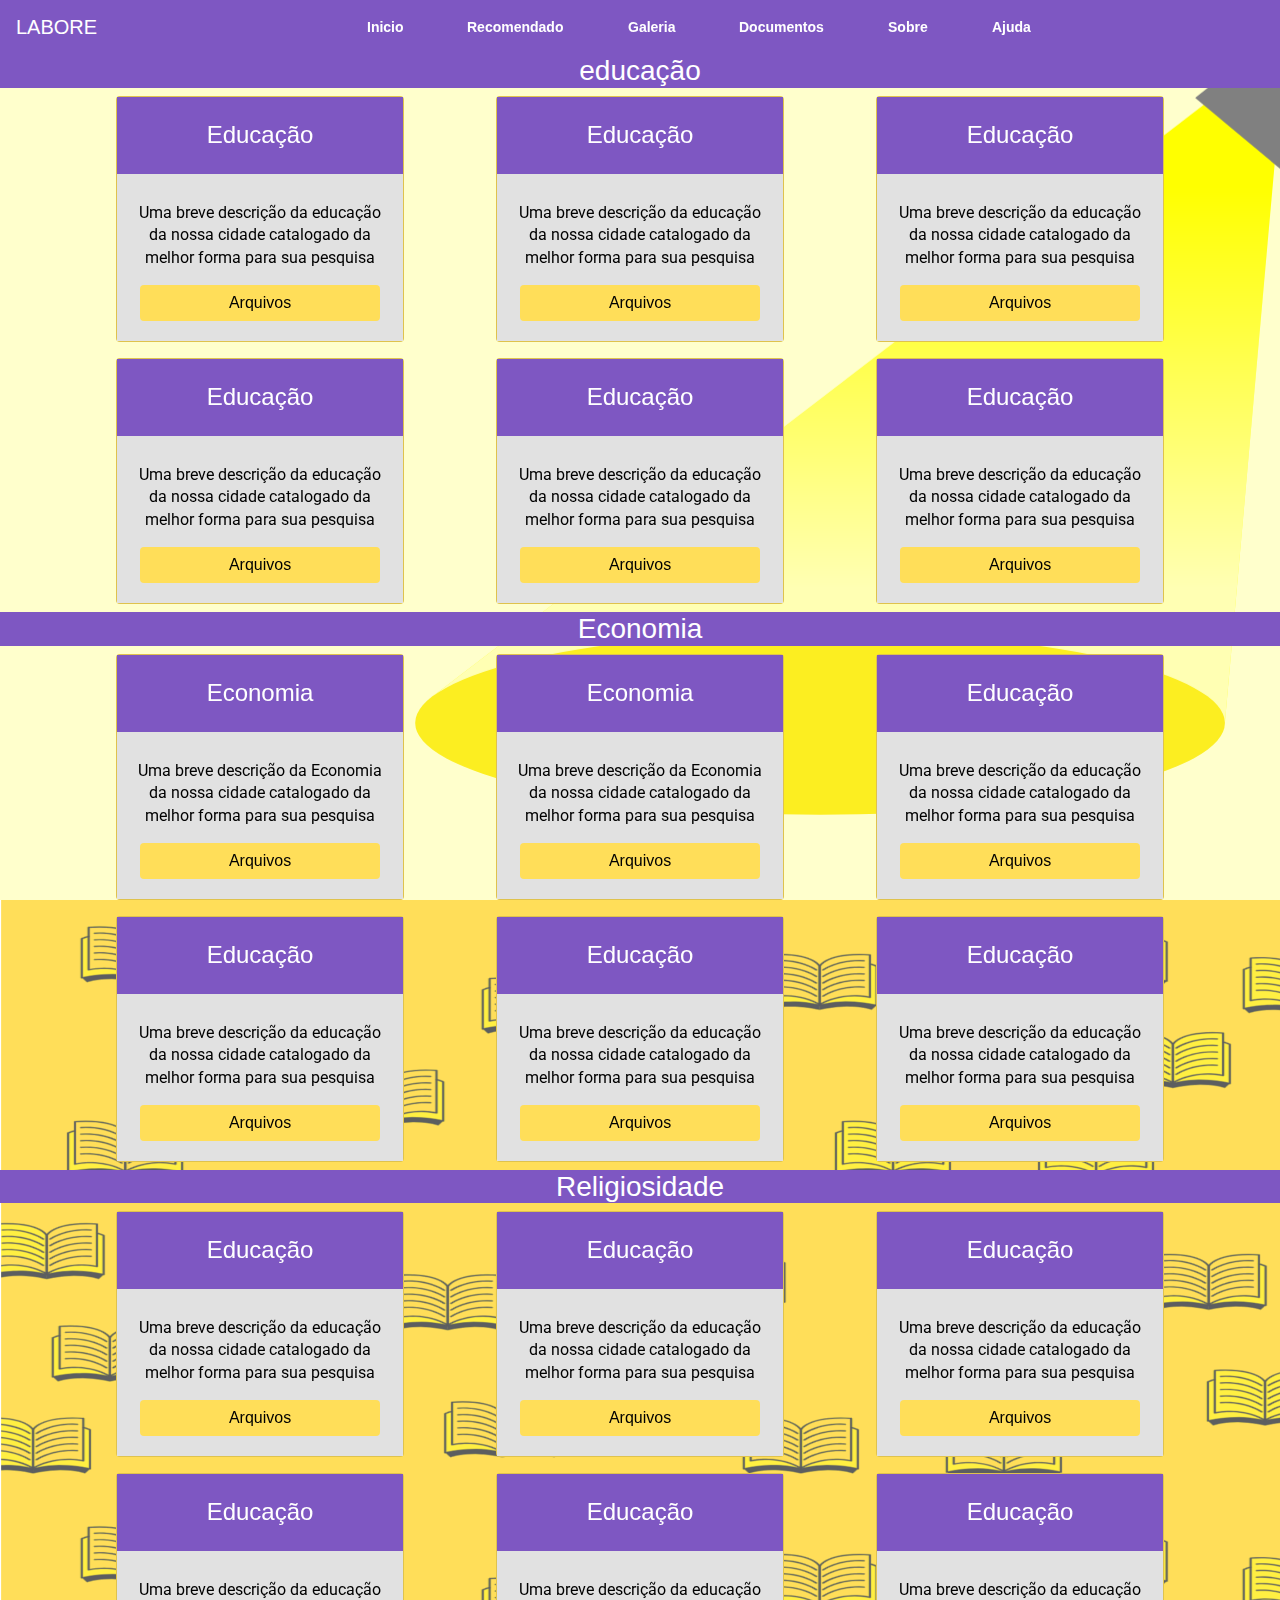
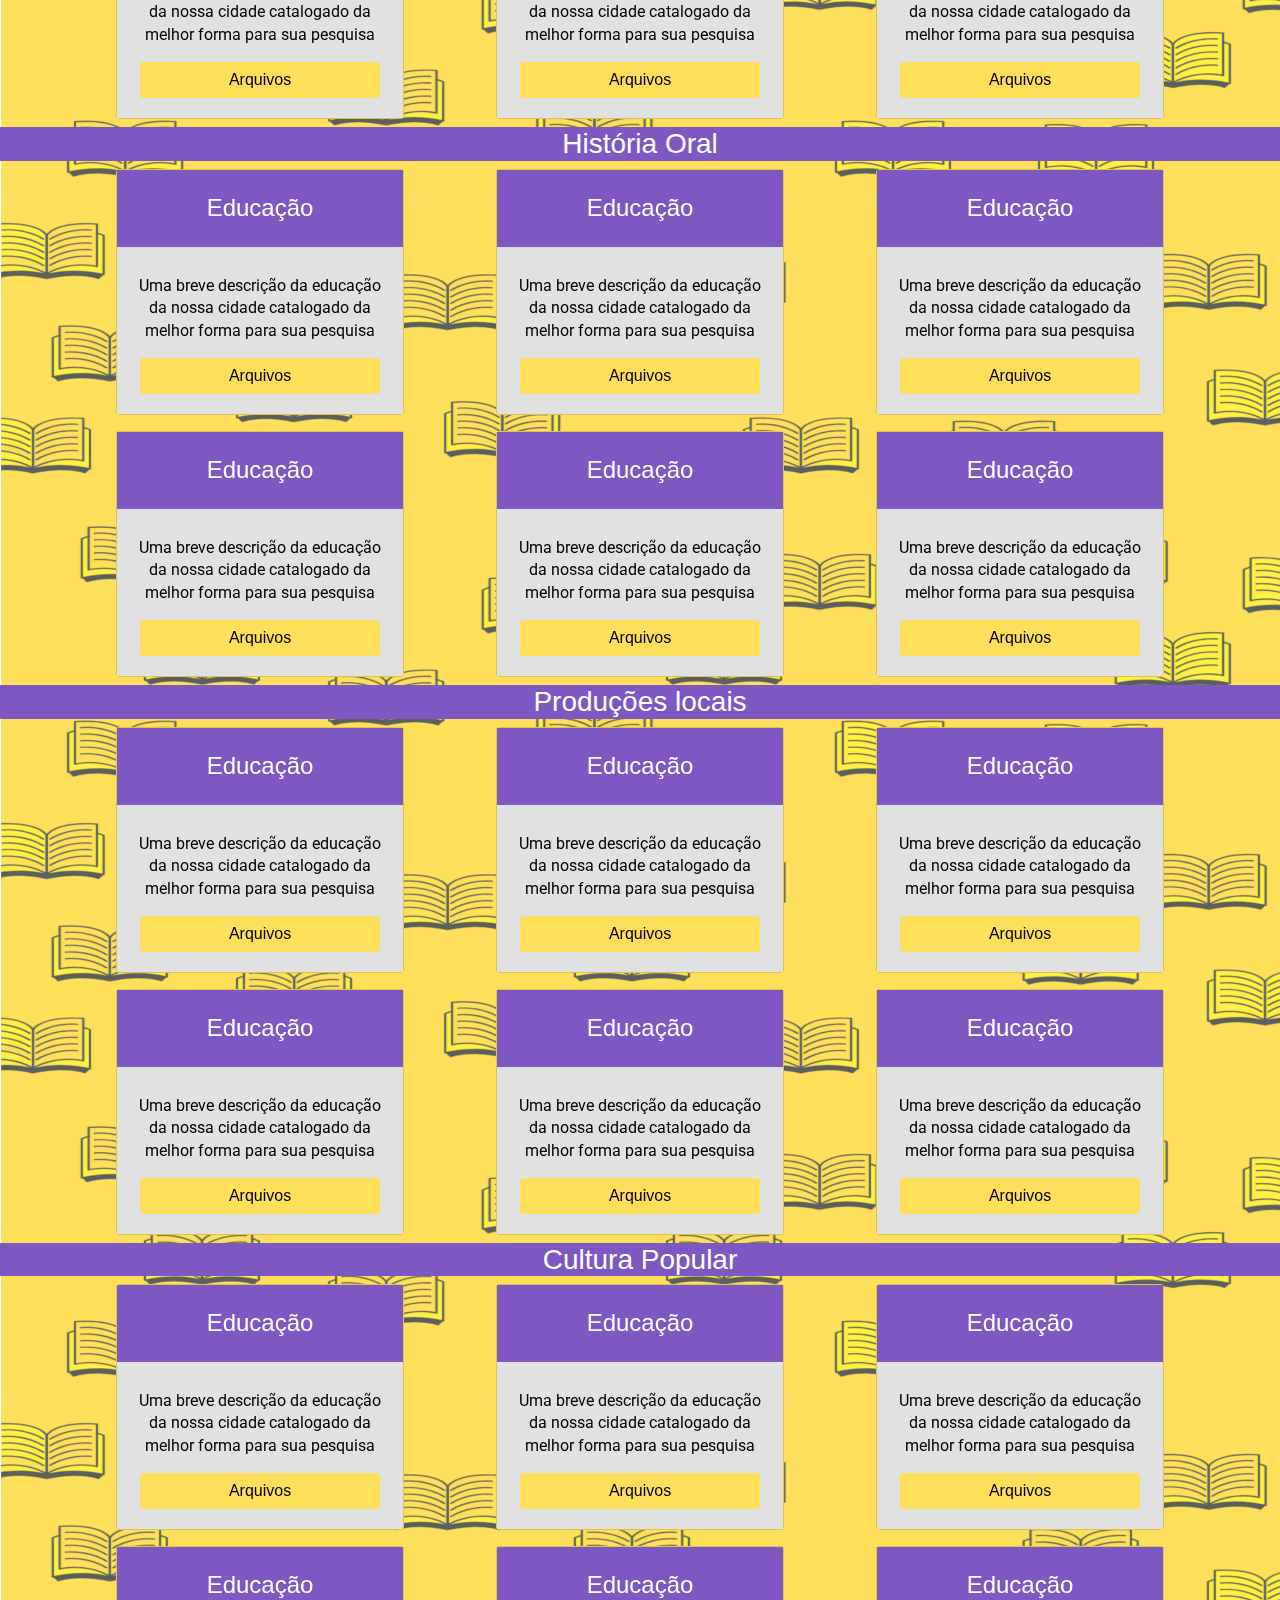
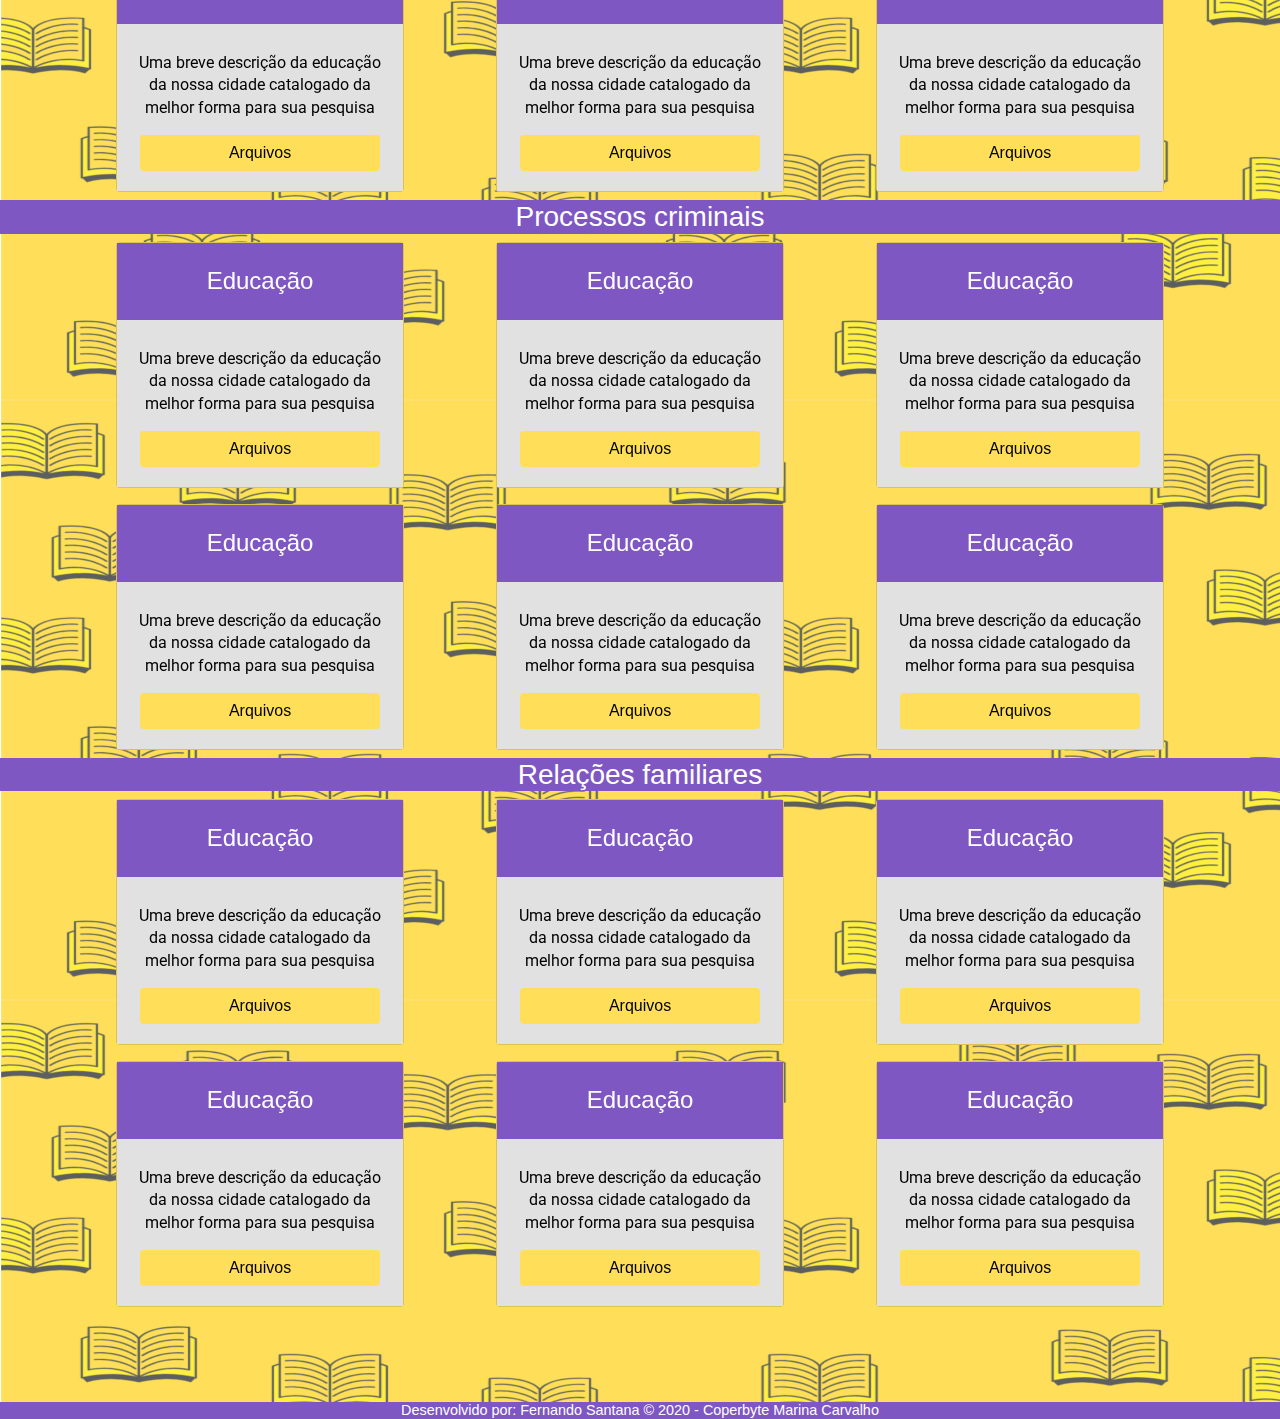
==== commit dccc0e38: "Adcionando logo e modificando documentos" ====
--- a/documentos.html
+++ b/documentos.html
@@ -45,7 +45,7 @@
       </ul>
     </div>
   </nav>
-
+<div class="fundo-documentos">
   <div class="container-fluid">
     <div class="row">
       <div class="col sm-12 md-12 lg-12">
@@ -642,11 +642,12 @@
                 </div>
 
 
-              </div>
+              
 
       <footer>
         <h6 class="footer">Desenvolvido por: Fernando Santana © 2020 - Coperbyte Marina Carvalho</h6>
       </footer>
+    </div>
       <script src="https://code.jquery.com/jquery-3.4.1.slim.min.js" integrity="sha384-J6qa4849blE2+poT4WnyKhv5vZF5SrPo0iEjwBvKU7imGFAV0wwj1yYfoRSJoZ+n" crossorigin="anonymous"></script>
       <script src="https://cdn.jsdelivr.net/npm/popper.js@1.16.0/dist/umd/popper.min.js" integrity="sha384-Q6E9RHvbIyZFJoft+2mJbHaEWldlvI9IOYy5n3zV9zzTtmI3UksdQRVvoxMfooAo" crossorigin="anonymous"></script>
       <script src="https://stackpath.bootstrapcdn.com/bootstrap/4.4.1/js/bootstrap.min.js" integrity="sha384-wfSDF2E50Y2D1uUdj0O3uMBJnjuUD4Ih7YwaYd1iqfktj0Uod8GCExl3Og8ifwB6" crossorigin="anonymous"></script>
--- a/css/style.css
+++ b/css/style.css
@@ -115,7 +115,7 @@
 
 .fundo-tudo{
     height:100% !important;
-    background: url("../img/fundo_luz3.png")  !important;
+    background: url("../img/fundo-novo.png")  !important;
    background-repeat: no-repeat;
    background-attachment: fixed !important;
    background-size: cover;
@@ -134,3 +134,10 @@
 .figura:hover figcaption{
     opacity: 1;
 }
+.fundo-documentos{
+    height:100% !important;
+    background: url("../img/fundo_luz3.png")  !important;
+   background-repeat: no-repeat;
+   background-attachment: fixed !important;
+   background-size: cover;
+}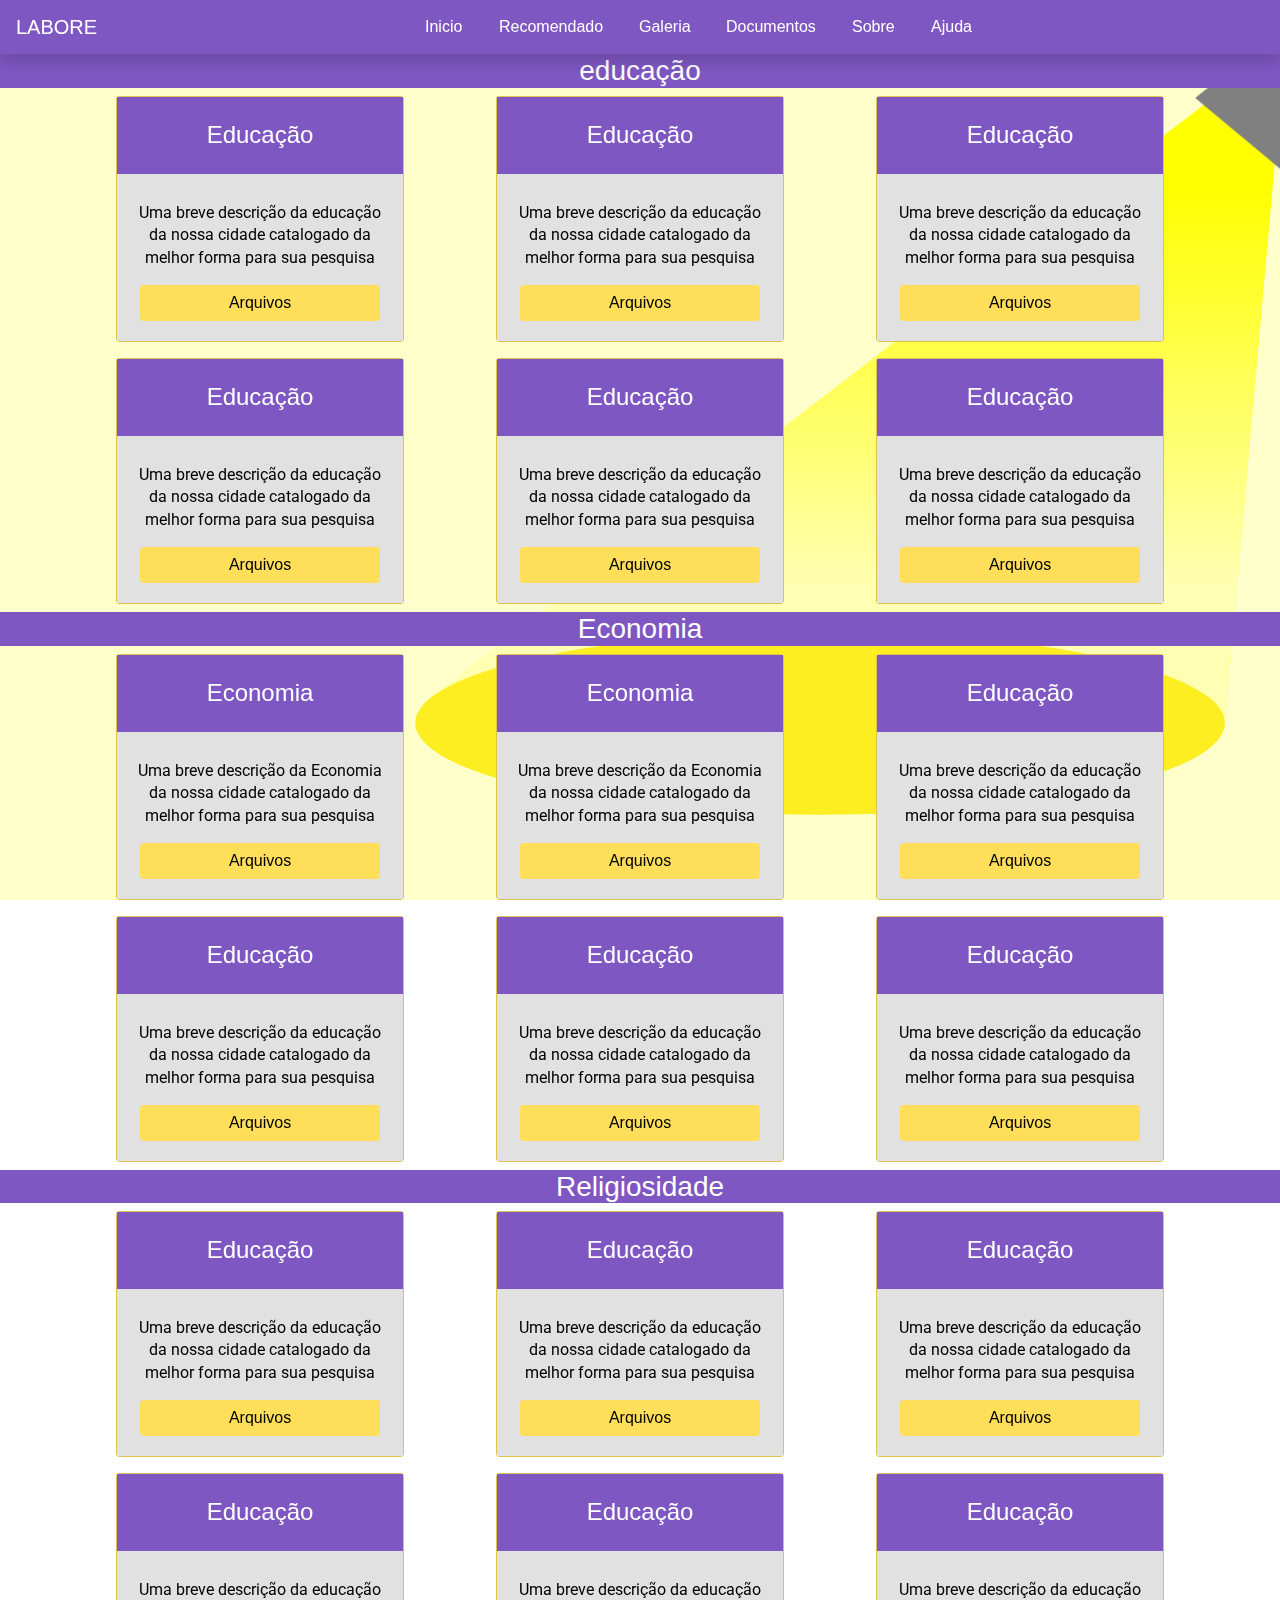
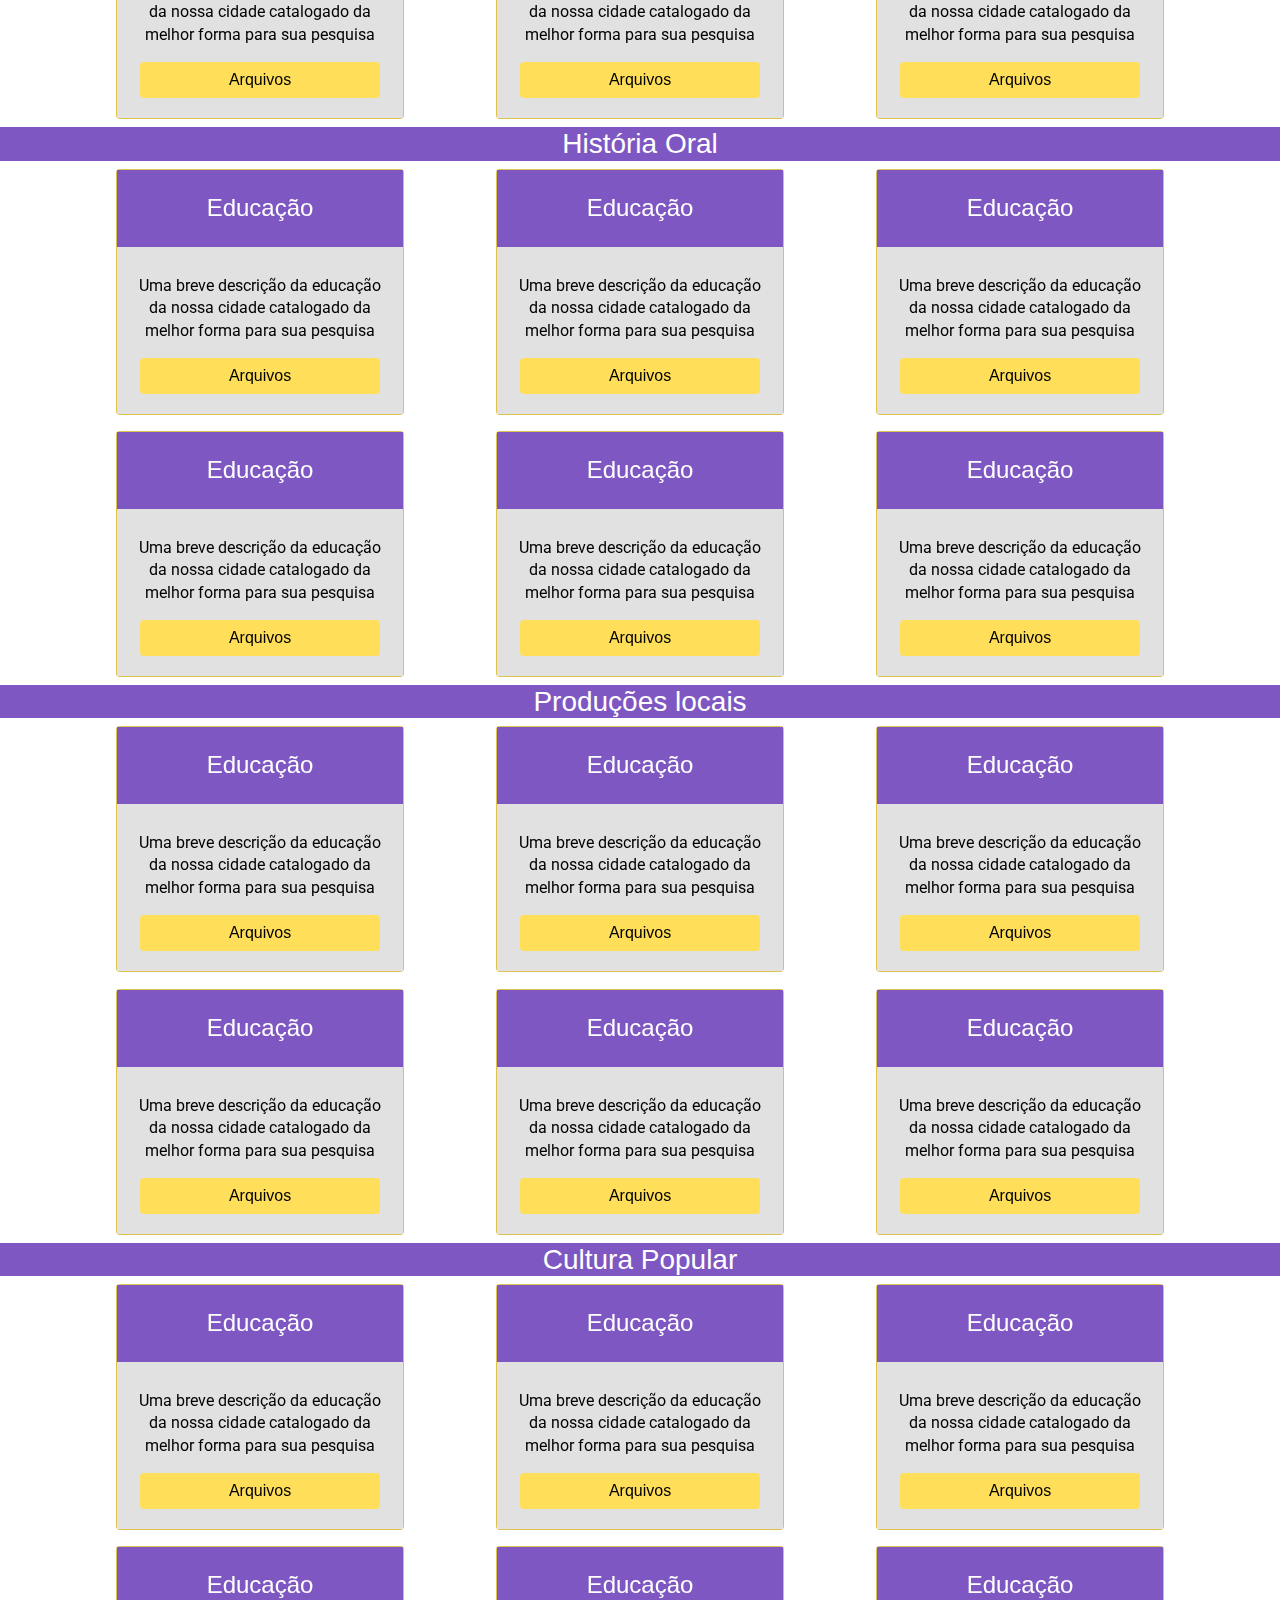
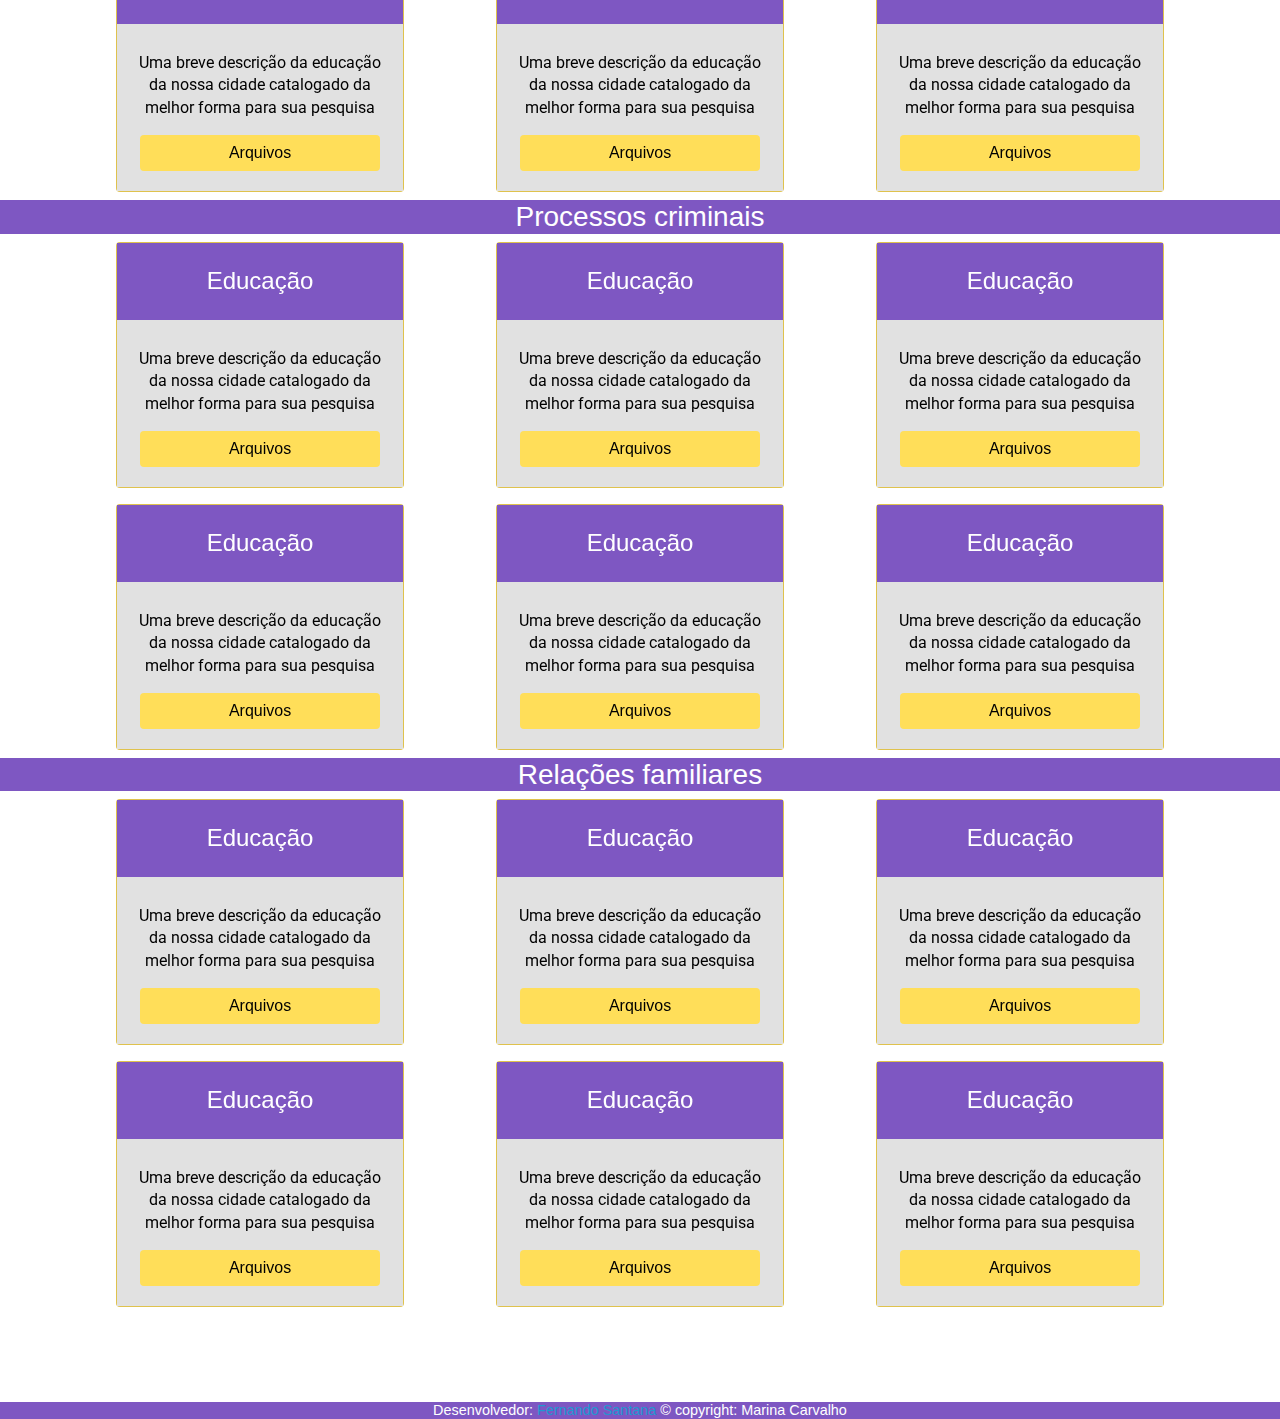
==== commit 87844ae1: "menu fixo" ====
--- a/documentos.html
+++ b/documentos.html
@@ -6,26 +6,26 @@
     <meta name="viewport" content="width=device-width, initial-scale=1, shrink-to-fit=no">
 
     <!-- Bootstrap CSS -->
-   
+
     <link rel="stylesheet" href="https://stackpath.bootstrapcdn.com/bootstrap/4.4.1/css/bootstrap.min.css" integrity="sha384-Vkoo8x4CGsO3+Hhxv8T/Q5PaXtkKtu6ug5TOeNV6gBiFeWPGFN9MuhOf23Q9Ifjh" crossorigin="anonymous">
-     <link rel="stylesheet" type="text/css" href="Hover-master/css/demo-page.css"> 
+     <link rel="stylesheet" type="text/css" href="Hover-master/css/demo-page.css">
    <link rel="stylesheet" type="text/css" href="Hover-master/css/hover.css">
   <link rel="stylesheet" type="text/css" href="css/style.css">
     <title>LABORE</title>
   </head>
-  <body style="background: url(img/fundo_documentos02.png) !important;">
+  <body style=" padding-top:3.4em !important;">
    <!-- menu superior -->
-   <nav class="navbar navbar-expand-lg navbar-dark bg-info" style="background: #7e57c2 !important;">
+   <header class="navbar navbar-expand-lg navbar-dark bg-info shadow fixed-top" style="background: #7e57c2 !important;">
     <button class="navbar-toggler" type="button" data-toggle="collapse" data-target="#navbarTogglerDemo03" aria-controls="navbarTogglerDemo03" aria-expanded="false" aria-label="Toggle navigation">
       <span class="navbar-toggler-icon"></span>
     </button>
     <a class="navbar-brand" href="#">LABORE</a>
-  
+
     <div class="collapse navbar-collapse " id="navbarTogglerDemo03">
       <ul class="navbar-nav mr-auto mt-2 mt-lg-0" style="margin: auto!important; text-align: center;">
         <li class="nav-item active">
           <a class="nav-link hvr-underline-from-left " href="index.html">Inicio<span class="sr-only">(current)</span></a>
-         
+
         </li>
         <li class="nav-item active">
             <a class="nav-link hvr-underline-from-left" href="#recomendado">Recomendado<span class="sr-only">(current)</span></a>
@@ -44,7 +44,7 @@
           </li>
       </ul>
     </div>
-  </nav>
+  </header>
 <div class="fundo-documentos">
   <div class="container-fluid">
     <div class="row">
@@ -277,7 +277,7 @@
             </div>
           </div>
         </div>
-  
+
         <div class="fundoCards" id="novo">
           <div class="container cartoes">
             <div class="row">
@@ -309,9 +309,9 @@
                   </div>
               </div>
             </div>
-  
-  
-  
+
+
+
             <div class="row">
               <div class="col-sm-4 md-4 lg-4" align="center";>
                 <div class="card hvr-shutter-in-horizontal" style="width: 18rem;">
@@ -352,7 +352,7 @@
               </div>
             </div>
           </div>
-    
+
           <div class="fundoCards" id="novo">
             <div class="container cartoes">
               <div class="row">
@@ -384,9 +384,9 @@
                     </div>
                 </div>
               </div>
-    
-    
-    
+
+
+
               <div class="row">
                 <div class="col-sm-4 md-4 lg-4" align="center";>
                   <div class="card hvr-shutter-in-horizontal" style="width: 18rem;">
@@ -426,7 +426,7 @@
                 </div>
               </div>
             </div>
-      
+
             <div class="fundoCards" id="novo">
               <div class="container cartoes">
                 <div class="row">
@@ -458,9 +458,9 @@
                       </div>
                   </div>
                 </div>
-      
-      
-      
+
+
+
                 <div class="row">
                   <div class="col-sm-4 md-4 lg-4" align="center";>
                     <div class="card hvr-shutter-in-horizontal" style="width: 18rem;">
@@ -500,7 +500,7 @@
                   </div>
                 </div>
               </div>
-        
+
               <div class="fundoCards" id="novo">
                 <div class="container cartoes">
                   <div class="row">
@@ -532,9 +532,9 @@
                         </div>
                     </div>
                   </div>
-        
-        
-        
+
+
+
                   <div class="row">
                     <div class="col-sm-4 md-4 lg-4" align="center";>
                       <div class="card hvr-shutter-in-horizontal" style="width: 18rem;">
@@ -574,7 +574,7 @@
                     </div>
                   </div>
                 </div>
-          
+
                 <div class="fundoCards" id="novo">
                   <div class="container cartoes">
                     <div class="row">
@@ -606,9 +606,9 @@
                           </div>
                       </div>
                     </div>
-          
-          
-          
+
+
+
                     <div class="row">
                       <div class="col-sm-4 md-4 lg-4" align="center";>
                         <div class="card hvr-shutter-in-horizontal" style="width: 18rem;">
@@ -642,14 +642,14 @@
                 </div>
 
 
-              
+
 
       <footer>
-        <h6 class="footer">Desenvolvido por: Fernando Santana © 2020 - Coperbyte Marina Carvalho</h6>
+        <h6 class="footer">Desenvolvedor: <a clas="dev" href="https://github.com/Fernando01santana">Fernando Santana</a> © copyright: Marina Carvalho</h6>
       </footer>
     </div>
       <script src="https://code.jquery.com/jquery-3.4.1.slim.min.js" integrity="sha384-J6qa4849blE2+poT4WnyKhv5vZF5SrPo0iEjwBvKU7imGFAV0wwj1yYfoRSJoZ+n" crossorigin="anonymous"></script>
       <script src="https://cdn.jsdelivr.net/npm/popper.js@1.16.0/dist/umd/popper.min.js" integrity="sha384-Q6E9RHvbIyZFJoft+2mJbHaEWldlvI9IOYy5n3zV9zzTtmI3UksdQRVvoxMfooAo" crossorigin="anonymous"></script>
       <script src="https://stackpath.bootstrapcdn.com/bootstrap/4.4.1/js/bootstrap.min.js" integrity="sha384-wfSDF2E50Y2D1uUdj0O3uMBJnjuUD4Ih7YwaYd1iqfktj0Uod8GCExl3Og8ifwB6" crossorigin="anonymous"></script>
       </body>
-      </html>+      </html>
--- a/css/style.css
+++ b/css/style.css
@@ -1,5 +1,6 @@
 body{
-    padding:0 !important;
+    height: 100%;
+    padding-top:3em !important;
  /*   background: url("../img/fundo-criativo06.png.png")  !important;*/
 
 }
@@ -44,7 +45,7 @@
 }
 
 .p-3 {
-     padding: 0 !important; 
+     padding: 0 !important;
 }
 /* css do novo carrousel*/
 
@@ -62,27 +63,27 @@
 
 .id-documentos{
     /* width:100% !important;*/
-  
+
       text-align: center;
       background: #7e57c2;
       color:white;
-  }  
+  }
 
-  
+
 
   .cartoes{
       color:black;
       width:100%;
-    
+
   }
   .footer{
     /* width:100% !important;*/
-  
+
       text-align: center;
       background: #7e57c2;
       color:white;
       margin-bottom: 0;
-  } 
+  }
 
 h4{
 padding:1em;
@@ -96,7 +97,7 @@
 
 .hvr-shutter-in-horizontal:hover{
    background:#7e57c2;
-   
+
 }
 
 .col-sm-4{
@@ -115,29 +116,28 @@
 
 .fundo-tudo{
     height:100% !important;
-    background: url("../img/fundo-novo.png")  !important;
-   background-repeat: no-repeat;
-   background-attachment: fixed !important;
+    background: #F9EAC3  !important;
+
    background-size: cover;
 }
 .hvr-grow-shadow{
     padding:0.2em;
 }
-figcaption{
-    opacity: 0;
-    color: white;
-    background-color: rgba(0,0,0,0);
-    position: absolute;
-    transition: opacity 1s;
-    top:1em;
-}
+
 .figura:hover figcaption{
     opacity: 1;
 }
 .fundo-documentos{
     height:100% !important;
     background: url("../img/fundo_luz3.png")  !important;
-   background-repeat: no-repeat;
-   background-attachment: fixed !important;
-   background-size: cover;
-}+    background-attachment: fixed !important;
+    background-repeat: no-repeat;
+    background-size: cover;
+}
+.dev{
+  text-decoration: none;
+  color:white !important;
+}
+.dev:hover{
+  color:yellow;
+}
